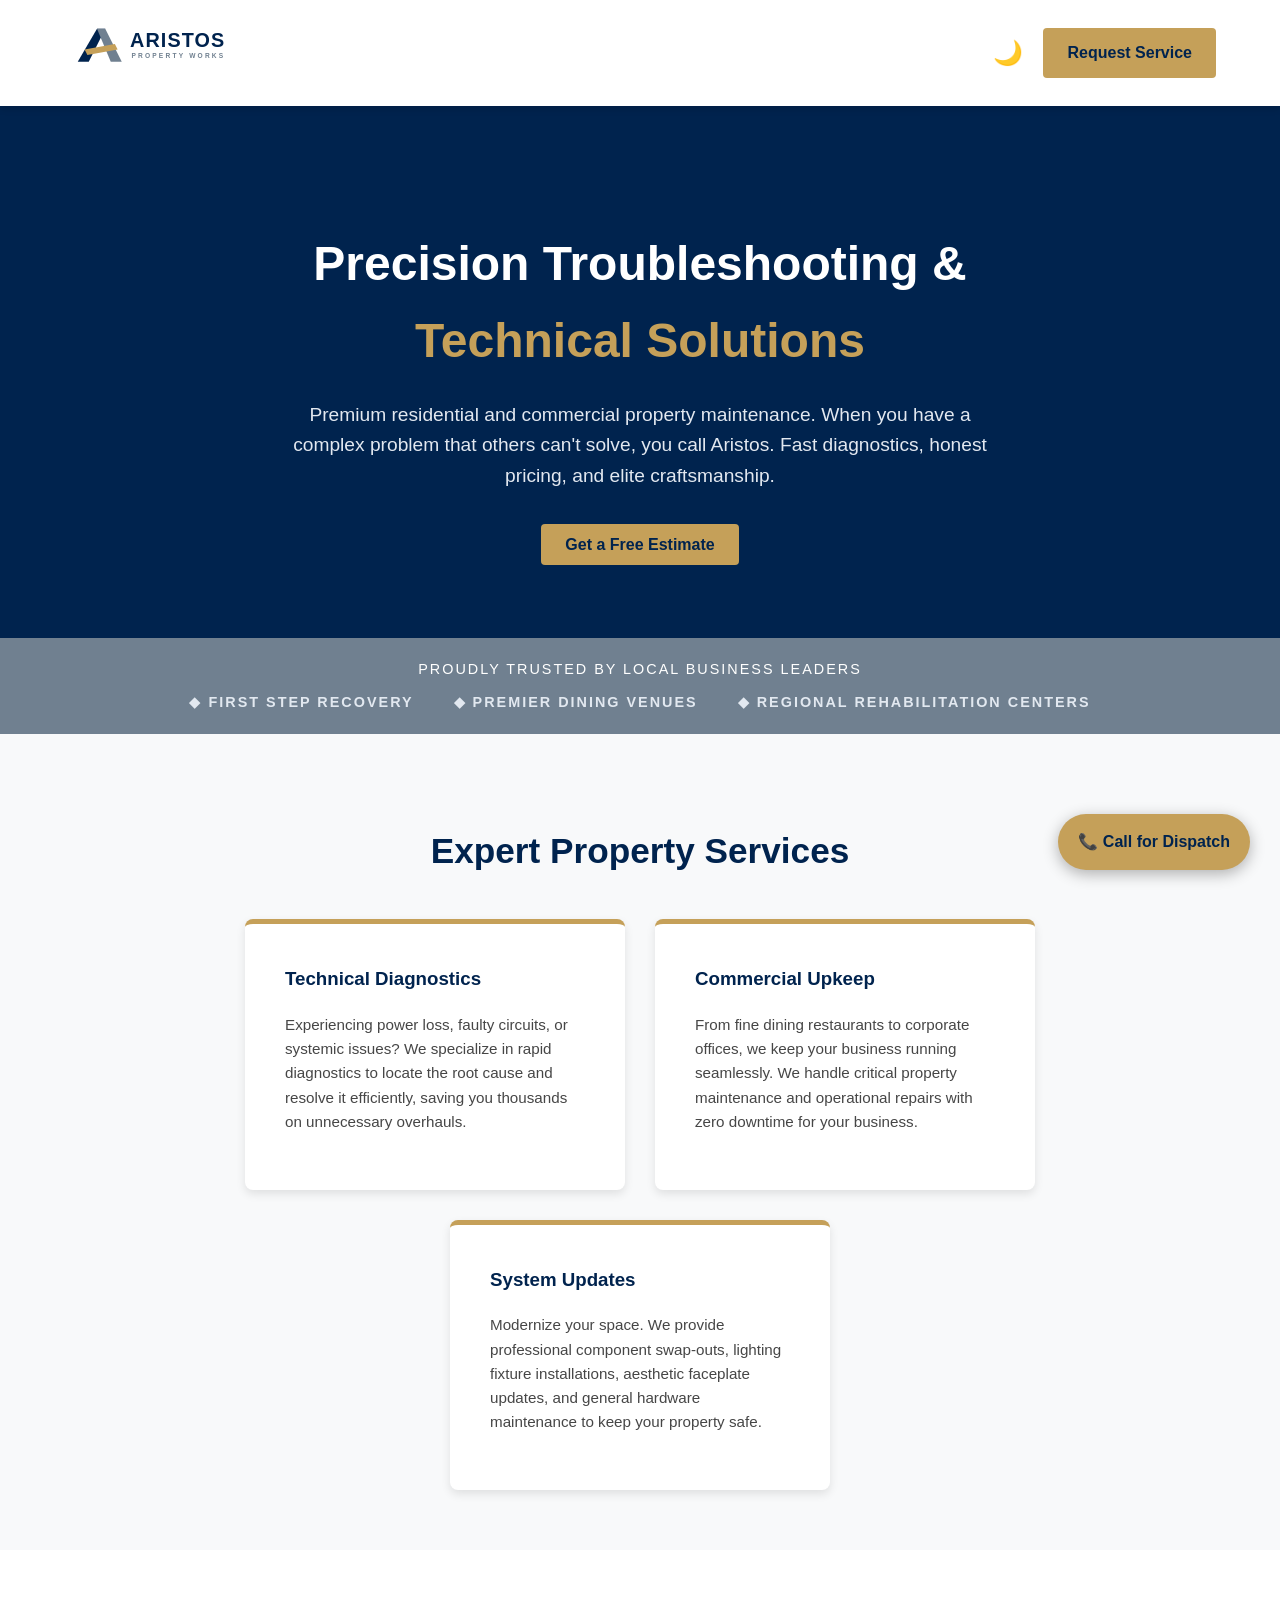
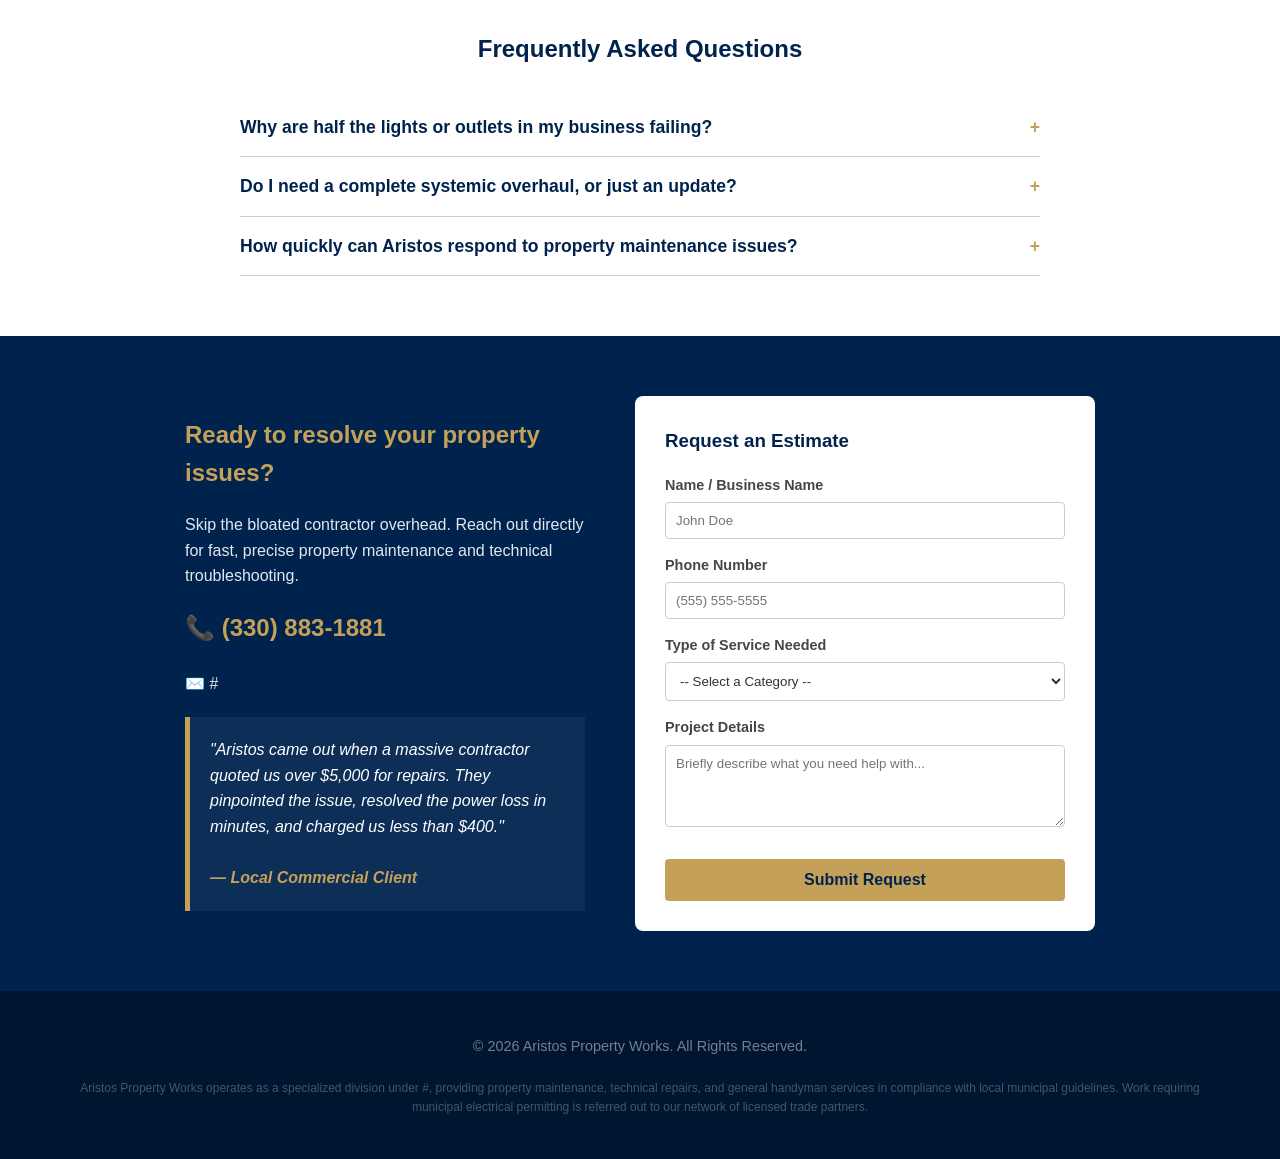
==== index.html @ 0a35035a "Update contact information and footer details" ====
<!DOCTYPE html>
<html lang="en">
<head>
    <meta charset="UTF-8">
    <meta name="viewport" content="width=device-width, initial-scale=1.0">
    <meta name="description" content="Aristos Property Works provides high-end residential and commercial property maintenance, specializing in technical troubleshooting and system repairs.">
    <title>Aristos Property Works | Premium Technical Solutions & Maintenance</title>
    <style>
        /* CSS VARIABLES FOR LIGHT / DARK THEMING */
        :root {
            /* Core Brand Colors */
            --gold: #C5A059;
            --slate: #708090;
            
            /* Light Theme Variables (Default) */
            --navy-accent: #00234E;
            --bg-main: #FFFFFF;
            --bg-sec: #F8F9FA;
            --text-main: #333333;
            --text-headers: #00234E;
            --card-bg: #FFFFFF;
            --header-bg: #FFFFFF;
            --footer-bg: #001530;
            --form-border: #cccccc;
            --quote-bg: rgba(255, 255, 255, 0.05);
        }

        /* DARK THEME OVERRIDES */
        [data-theme="dark"] {
            --navy-accent: #0B192C; /* Darker navy for sections */
            --bg-main: #121212; /* Deep charcoal background */
            --bg-sec: #1A1A1A; /* Slightly lighter for contrast */
            --text-main: #E0E0E0; /* Soft white text */
            --text-headers: #F8F9FA; /* Crisp white headers */
            --card-bg: #242424; /* Elevated card background */
            --header-bg: #121212;
            --footer-bg: #070D14;
            --form-border: #444444;
            --quote-bg: rgba(0, 0, 0, 0.3);
        }
        
        body {
            font-family: 'Helvetica Neue', Helvetica, Arial, sans-serif;
            margin: 0;
            padding: 0;
            color: var(--text-main);
            background-color: var(--bg-main);
            line-height: 1.6;
            scroll-behavior: smooth;
            transition: background-color 0.3s, color 0.3s;
        }

        /* HEADER & TOGGLE */
        header {
            background-color: var(--header-bg);
            padding: 15px 5%;
            display: flex;
            justify-content: space-between;
            align-items: center;
            box-shadow: 0 4px 6px rgba(0,0,0,0.1);
            position: sticky;
            top: 0;
            z-index: 100;
            transition: background-color 0.3s;
        }
        
        .logo-container { width: 220px; }
        
        .header-actions {
            display: flex;
            align-items: center;
            gap: 15px;
        }

        .theme-toggle {
            background: none;
            border: none;
            font-size: 1.5rem;
            cursor: pointer;
            padding: 5px;
            color: var(--text-main);
            transition: transform 0.2s;
        }
        
        .theme-toggle:hover { transform: scale(1.1); }

        .btn {
            background-color: var(--gold);
            color: #00234E; /* Keep text dark on the gold button */
            padding: 12px 24px;
            text-decoration: none;
            font-weight: bold;
            border-radius: 4px;
            transition: background 0.3s;
            cursor: pointer;
            border: none;
            font-size: 1rem;
        }
        .btn:hover { background-color: #a88748; }

        /* HERO SECTION */
        .hero {
            background-color: var(--navy-accent);
            color: #FFFFFF; /* Always white text on hero */
            padding: 80px 5%;
            text-align: center;
            transition: background-color 0.3s;
        }
        .hero h1 { font-size: 3rem; margin-bottom: 20px; color: #FFFFFF; }
        .hero span { color: var(--gold); }
        .hero p {
            font-size: 1.2rem;
            max-width: 700px;
            margin: 0 auto 40px auto;
            color: #E2E8F0;
        }

        /* TRUSTED BY BANNER */
        .trusted-banner {
            background-color: var(--slate);
            color: #FFFFFF;
            text-align: center;
            padding: 20px 5%;
            font-size: 0.9rem;
            letter-spacing: 2px;
            text-transform: uppercase;
        }
        .trusted-clients {
            display: flex;
            justify-content: center;
            gap: 40px;
            margin-top: 10px;
            font-weight: bold;
            flex-wrap: wrap;
            color: #e2e8f0;
        }

        /* SERVICES SECTION */
        .services {
            padding: 60px 5%;
            background-color: var(--bg-sec);
            text-align: center;
            transition: background-color 0.3s;
        }
        .services h2 { color: var(--text-headers); font-size: 2.2rem; margin-bottom: 40px; }
        .service-grid {
            display: flex;
            flex-wrap: wrap;
            justify-content: center;
            gap: 30px;
        }
        .service-card {
            background: var(--card-bg);
            padding: 40px;
            border-radius: 8px;
            width: 300px;
            box-shadow: 0 4px 10px rgba(0,0,0,0.1);
            border-top: 5px solid var(--gold);
            text-align: left;
            transition: background-color 0.3s;
        }
        .service-card h3 { color: var(--text-headers); margin-top: 0; }
        .service-card p { color: var(--text-main); font-size: 0.95rem; opacity: 0.9; }

        /* FAQ SECTION */
        .faq-section {
            padding: 60px 5%;
            background-color: var(--bg-main);
            max-width: 800px;
            margin: 0 auto;
            transition: background-color 0.3s;
        }
        .faq-section h2 { color: var(--text-headers); text-align: center; margin-bottom: 30px; }
        .faq-item {
            border-bottom: 1px solid var(--form-border);
            padding: 15px 0;
        }
        .faq-question {
            font-weight: bold;
            color: var(--text-headers);
            cursor: pointer;
            display: flex;
            justify-content: space-between;
            align-items: center;
            font-size: 1.1rem;
        }
        .faq-answer {
            max-height: 0;
            overflow: hidden;
            transition: max-height 0.3s ease-out;
            color: var(--text-main);
            padding-top: 0;
            opacity: 0.9;
        }
        .faq-answer p { margin-top: 10px; margin-bottom: 0; }

        /* SMART CONTACT FORM */
        .contact-section {
            background-color: var(--navy-accent);
            color: #FFFFFF;
            padding: 60px 5%;
            display: flex;
            flex-wrap: wrap;
            justify-content: center;
            gap: 50px;
            transition: background-color 0.3s;
        }
        .contact-info { max-width: 400px; }
        .contact-info h2 { color: var(--gold); }
        .contact-info p { color: #E2E8F0; }
        .quote-box {
            background-color: var(--quote-bg);
            padding: 20px;
            border-left: 5px solid var(--gold);
            margin-top: 20px;
            font-style: italic;
        }
        .smart-form {
            background: var(--card-bg);
            padding: 30px;
            border-radius: 8px;
            width: 100%;
            max-width: 400px;
            color: var(--text-main);
            transition: background-color 0.3s;
        }
        .smart-form h3 { margin-top: 0; color: var(--text-headers); }
        .form-group { margin-bottom: 15px; }
        .form-group label { display: block; font-size: 0.9rem; font-weight: bold; margin-bottom: 5px; color: var(--text-main); opacity: 0.9;}
        .form-group input, .form-group select, .form-group textarea {
            width: 100%;
            padding: 10px;
            background-color: var(--bg-main);
            color: var(--text-main);
            border: 1px solid var(--form-border);
            border-radius: 4px;
            box-sizing: border-box;
            font-family: inherit;
        }
        .smart-form .btn { width: 100%; margin-top: 10px; }

        /* FOOTER */
        footer {
            background-color: var(--footer-bg);
            color: var(--slate);
            text-align: center;
            padding: 30px 5%;
            font-size: 0.9rem;
            transition: background-color 0.3s;
        }
        .legal-disclaimer { font-size: 0.75rem; margin-top: 20px; opacity: 0.6; }

        /* FLOATING CALL BUTTON */
        .fab-call {
            position: fixed;
            bottom: 30px;
            right: 30px;
            background-color: var(--gold);
            color: #00234E;
            padding: 15px 20px;
            border-radius: 50px;
            text-decoration: none;
            font-weight: bold;
            box-shadow: 0 4px 15px rgba(0,0,0,0.3);
            z-index: 1000;
            display: flex;
            align-items: center;
            gap: 10px;
            transition: transform 0.2s;
        }
        .fab-call:hover { transform: scale(1.05); }

        /* MOBILE ADJUSTMENTS */
        @media (max-width: 768px) {
            .hero h1 { font-size: 2.2rem; }
            .trusted-clients { gap: 15px; font-size: 0.85rem; }
            .fab-call { bottom: 20px; right: 20px; font-size: 0.9rem; padding: 12px 16px; }
            .header-actions { gap: 10px; }
            .btn { padding: 10px 15px; font-size: 0.9rem; }
        }
    </style>
</head>
<body>

    <!-- FLOATING CALL BUTTON -->
    <a href="tel:3308831881‬" class="fab-call">
        📞 Call for Dispatch
    </a>

    <!-- HEADER -->
    <header>
        <div class="logo-container">
            <!-- Adaptive SVG Logo: fill="var(--text-headers)" makes ARISTOS change from Navy to White dynamically -->
            <svg xmlns="http://www.w3.org/2000/svg" viewBox="0 0 800 250" width="100%" height="100%">
                <polygon points="120,50 150,50 90,170 50,170" fill="#00234E" />
                <polygon points="120,50 150,50 210,170 170,170" fill="#708090" />
                <polygon points="75,125 185,105 195,125 85,145" fill="#C5A059" />
                <text x="240" y="115" font-family="Arial, sans-serif" font-size="72" font-weight="900" fill="var(--text-headers)" letter-spacing="4">ARISTOS</text>
                <text x="245" y="155" font-family="Arial, sans-serif" font-size="24" font-weight="600" fill="#708090" letter-spacing="8">PROPERTY WORKS</text>
            </svg>
        </div>
        <div class="header-actions">
            <button id="theme-toggle" class="theme-toggle" aria-label="Toggle Dark Mode">🌙</button>
            <a href="#contact" class="btn">Request Service</a>
        </div>
    </header>

    <!-- HERO SECTION -->
    <section class="hero">
        <h1>Precision Troubleshooting & <br><span>Technical Solutions</span></h1>
        <p>Premium residential and commercial property maintenance. When you have a complex problem that others can't solve, you call Aristos. Fast diagnostics, honest pricing, and elite craftsmanship.</p>
        <a href="#contact" class="btn">Get a Free Estimate</a>
    </section>

    <!-- TRUSTED BY BANNER -->
    <div class="trusted-banner">
        <span>Proudly Trusted By Local Business Leaders</span>
        <div class="trusted-clients">
            <span>◆ FIRST STEP RECOVERY</span>
            <span>◆ PREMIER DINING VENUES</span>
            <span>◆ REGIONAL REHABILITATION CENTERS</span>
        </div>
    </div>

    <!-- SERVICES -->
    <section class="services">
        <h2>Expert Property Services</h2>
        <div class="service-grid">
            <div class="service-card">
                <h3>Technical Diagnostics</h3>
                <p>Experiencing power loss, faulty circuits, or systemic issues? We specialize in rapid diagnostics to locate the root cause and resolve it efficiently, saving you thousands on unnecessary overhauls.</p>
            </div>
            <div class="service-card">
                <h3>Commercial Upkeep</h3>
                <p>From fine dining restaurants to corporate offices, we keep your business running seamlessly. We handle critical property maintenance and operational repairs with zero downtime for your business.</p>
            </div>
            <div class="service-card">
                <h3>System Updates</h3>
                <p>Modernize your space. We provide professional component swap-outs, lighting fixture installations, aesthetic faceplate updates, and general hardware maintenance to keep your property safe.</p>
            </div>
        </div>
    </section>

    <!-- SEO FAQ SECTION -->
    <section class="faq-section">
        <h2>Frequently Asked Questions</h2>
        
        <div class="faq-item">
            <div class="faq-question">Why are half the lights or outlets in my business failing? <span style="color:var(--gold)">+</span></div>
            <div class="faq-answer"><p>This is often a localized systemic issue. Instead of paying for a complete wire overhaul, our diagnostic team can usually isolate the exact failure point and restore function rapidly, minimizing your downtime and costs.</p></div>
        </div>

        <div class="faq-item">
            <div class="faq-question">Do I need a complete systemic overhaul, or just an update? <span style="color:var(--gold)">+</span></div>
            <div class="faq-answer"><p>Many larger contracting agencies will default to bidding massive overhauls. We specialize in isolating the specific components that have failed. We frequently solve problems for a fraction of what major agencies quote.</p></div>
        </div>

        <div class="faq-item">
            <div class="faq-question">How quickly can Aristos respond to property maintenance issues? <span style="color:var(--gold)">+</span></div>
            <div class="faq-answer"><p>We understand that in commercial environments, downtime equals lost revenue. We prioritize urgent troubleshooting calls to get your lights back on and your business fully operational as safely and quickly as possible.</p></div>
        </div>
    </section>

    <!-- CONTACT / SMART FORM -->
    <section id="contact" class="contact-section">
        <div class="contact-info">
            <h2>Ready to resolve your property issues?</h2>
            <p>Skip the bloated contractor overhead. Reach out directly for fast, precise property maintenance and technical troubleshooting.</p>
            <p style="font-size: 1.5rem; font-weight: bold; margin-top: 20px; color: var(--gold);">📞 (330) 883-1881‬</p>
            <p>✉️ #</p>
            
            <div class="quote-box">
                "Aristos came out when a massive contractor quoted us over $5,000 for repairs. They pinpointed the issue, resolved the power loss in minutes, and charged us less than $400." <br><br>
                <strong style="color: var(--gold);">— Local Commercial Client</strong>
            </div>
        </div>

        <!-- THE SMART FORM -->
        <div class="smart-form">
            <h3>Request an Estimate</h3>
            <form action="#" method="POST">
                <div class="form-group">
                    <label for="name">Name / Business Name</label>
                    <input type="text" id="name" required placeholder="John Doe">
                </div>
                <div class="form-group">
                    <label for="phone">Phone Number</label>
                    <input type="tel" id="phone" required placeholder="(555) 555-5555">
                </div>
                <div class="form-group">
                    <label for="service-type">Type of Service Needed</label>
                    <select id="service-type" required>
                        <option value="">-- Select a Category --</option>
                        <option value="diagnostics">System Diagnostics / Troubleshooting</option>
                        <option value="fixtures">Fixture Install / Component Swap-out</option>
                        <option value="commercial">Commercial Property Upkeep</option>
                        <option value="general">General Handyman / Repairs</option>
                    </select>
                </div>
                <div class="form-group">
                    <label for="details">Project Details</label>
                    <textarea id="details" rows="4" placeholder="Briefly describe what you need help with..."></textarea>
                </div>
                <button type="submit" class="btn">Submit Request</button>
            </form>
        </div>
    </section>

    <!-- FOOTER -->
    <footer>
        <p>&copy; 2026 Aristos Property Works. All Rights Reserved.</p>
        <div class="legal-disclaimer">
            <p>Aristos Property Works operates as a specialized division under #, providing property maintenance, technical repairs, and general handyman services in compliance with local municipal guidelines. Work requiring municipal electrical permitting is referred out to our network of licensed trade partners.</p>
        </div>
    </footer>

    <!-- INTERACTIVE SCRIPTS -->
    <script>
        // 1. DARK MODE TOGGLE LOGIC
        const toggleBtn = document.getElementById('theme-toggle');
        const body = document.documentElement; // Targets the <html> tag

        // Check local storage or system preference on load
        const savedTheme = localStorage.getItem('theme');
        const systemPrefersDark = window.matchMedia('(prefers-color-scheme: dark)').matches;
        const currentTheme = savedTheme ? savedTheme : (systemPrefersDark ? 'dark' : 'light');

        // Apply initial theme
        body.setAttribute('data-theme', currentTheme);
        toggleBtn.innerText = currentTheme === 'dark' ? '☀️' : '🌙';

        // Listen for clicks on the toggle button
        toggleBtn.addEventListener('click', () => {
            const newTheme = body.getAttribute('data-theme') === 'dark' ? 'light' : 'dark';
            body.setAttribute('data-theme', newTheme);
            localStorage.setItem('theme', newTheme);
            toggleBtn.innerText = newTheme === 'dark' ? '☀️' : '🌙';
        });

        // 2. INTERACTIVE FAQ LOGIC
        document.querySelectorAll('.faq-question').forEach(item => {
            item.addEventListener('click', event => {
                const answer = item.nextElementSibling;
                const sign = item.querySelector('span');
                
                if (answer.style.maxHeight) {
                    answer.style.maxHeight = null;
                    sign.innerText = '+';
                } else {
                    // Close other open answers
                    document.querySelectorAll('.faq-answer').forEach(ans => ans.style.maxHeight = null);
                    document.querySelectorAll('.faq-question span').forEach(s => s.innerText = '+');
                    
                    answer.style.maxHeight = answer.scrollHeight + "px";
                    sign.innerText = '-';
                }
            });
        });
    </script>
</body>
</html>
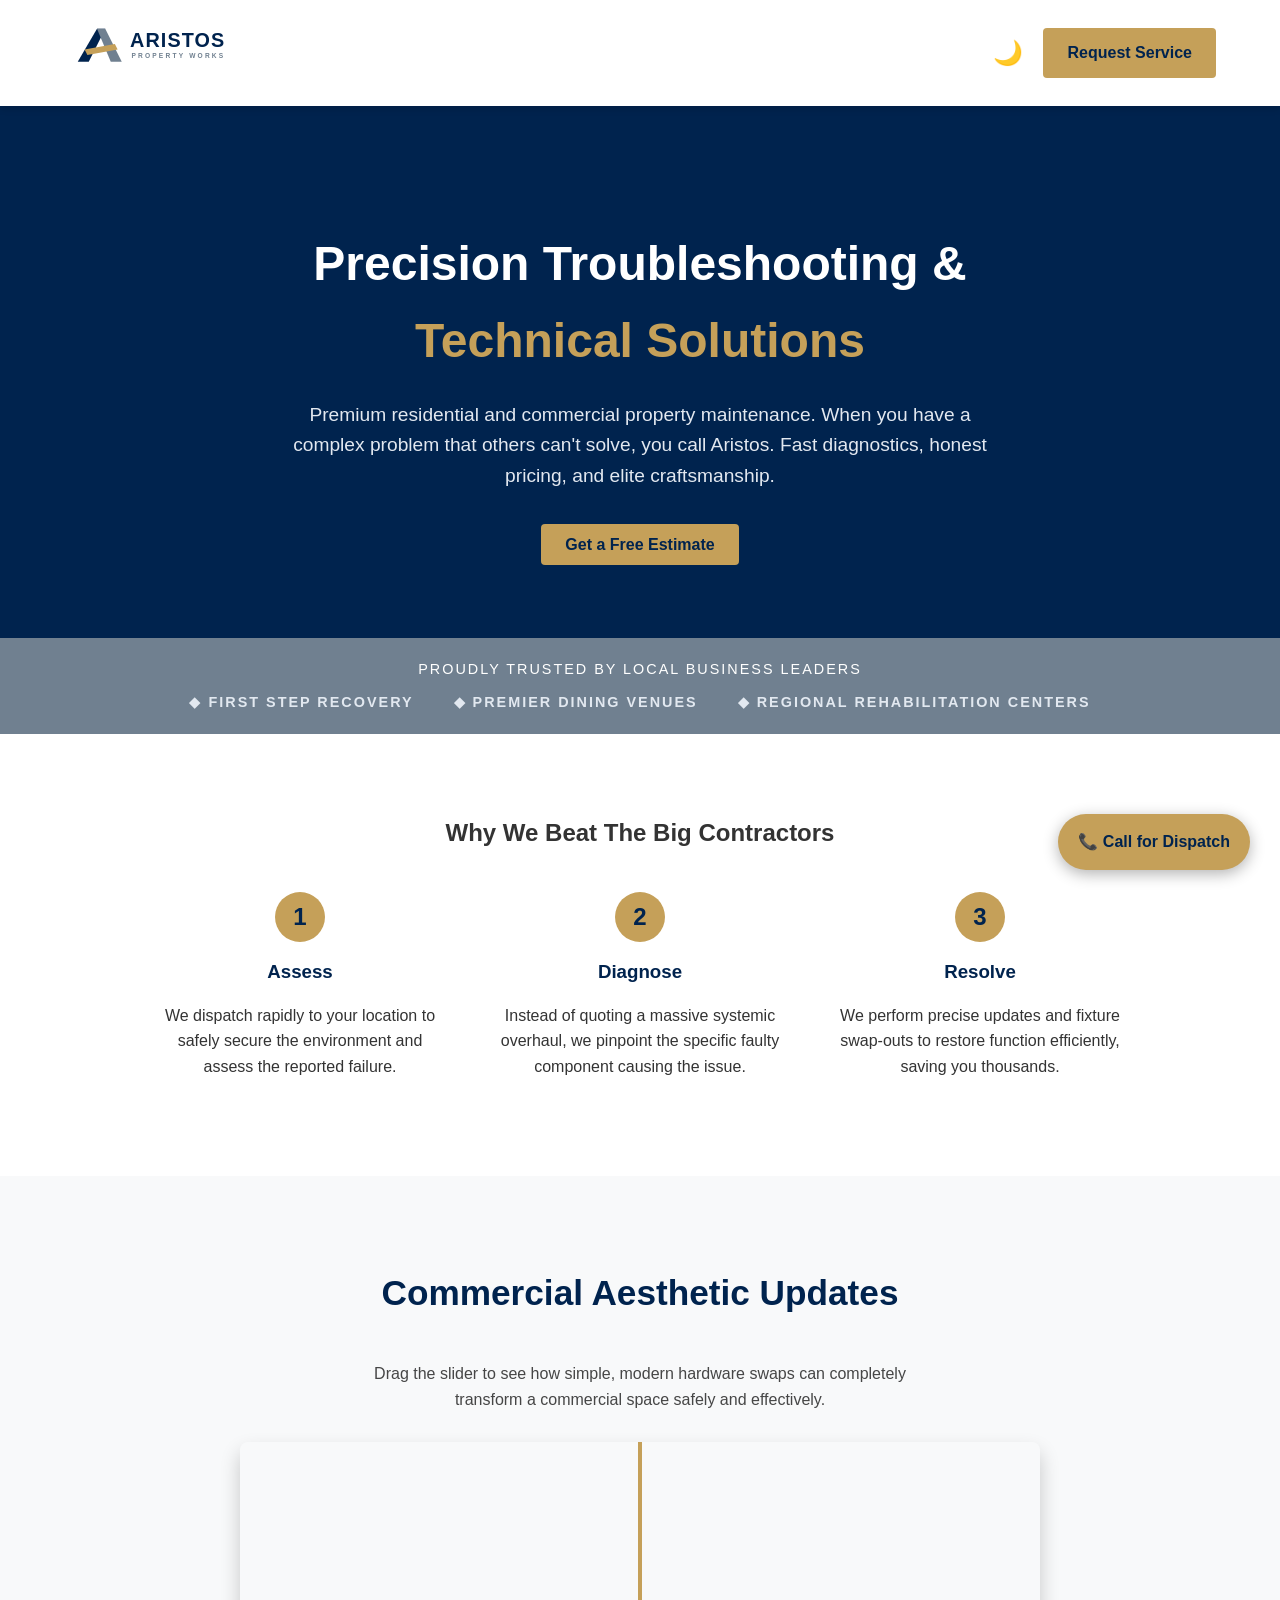
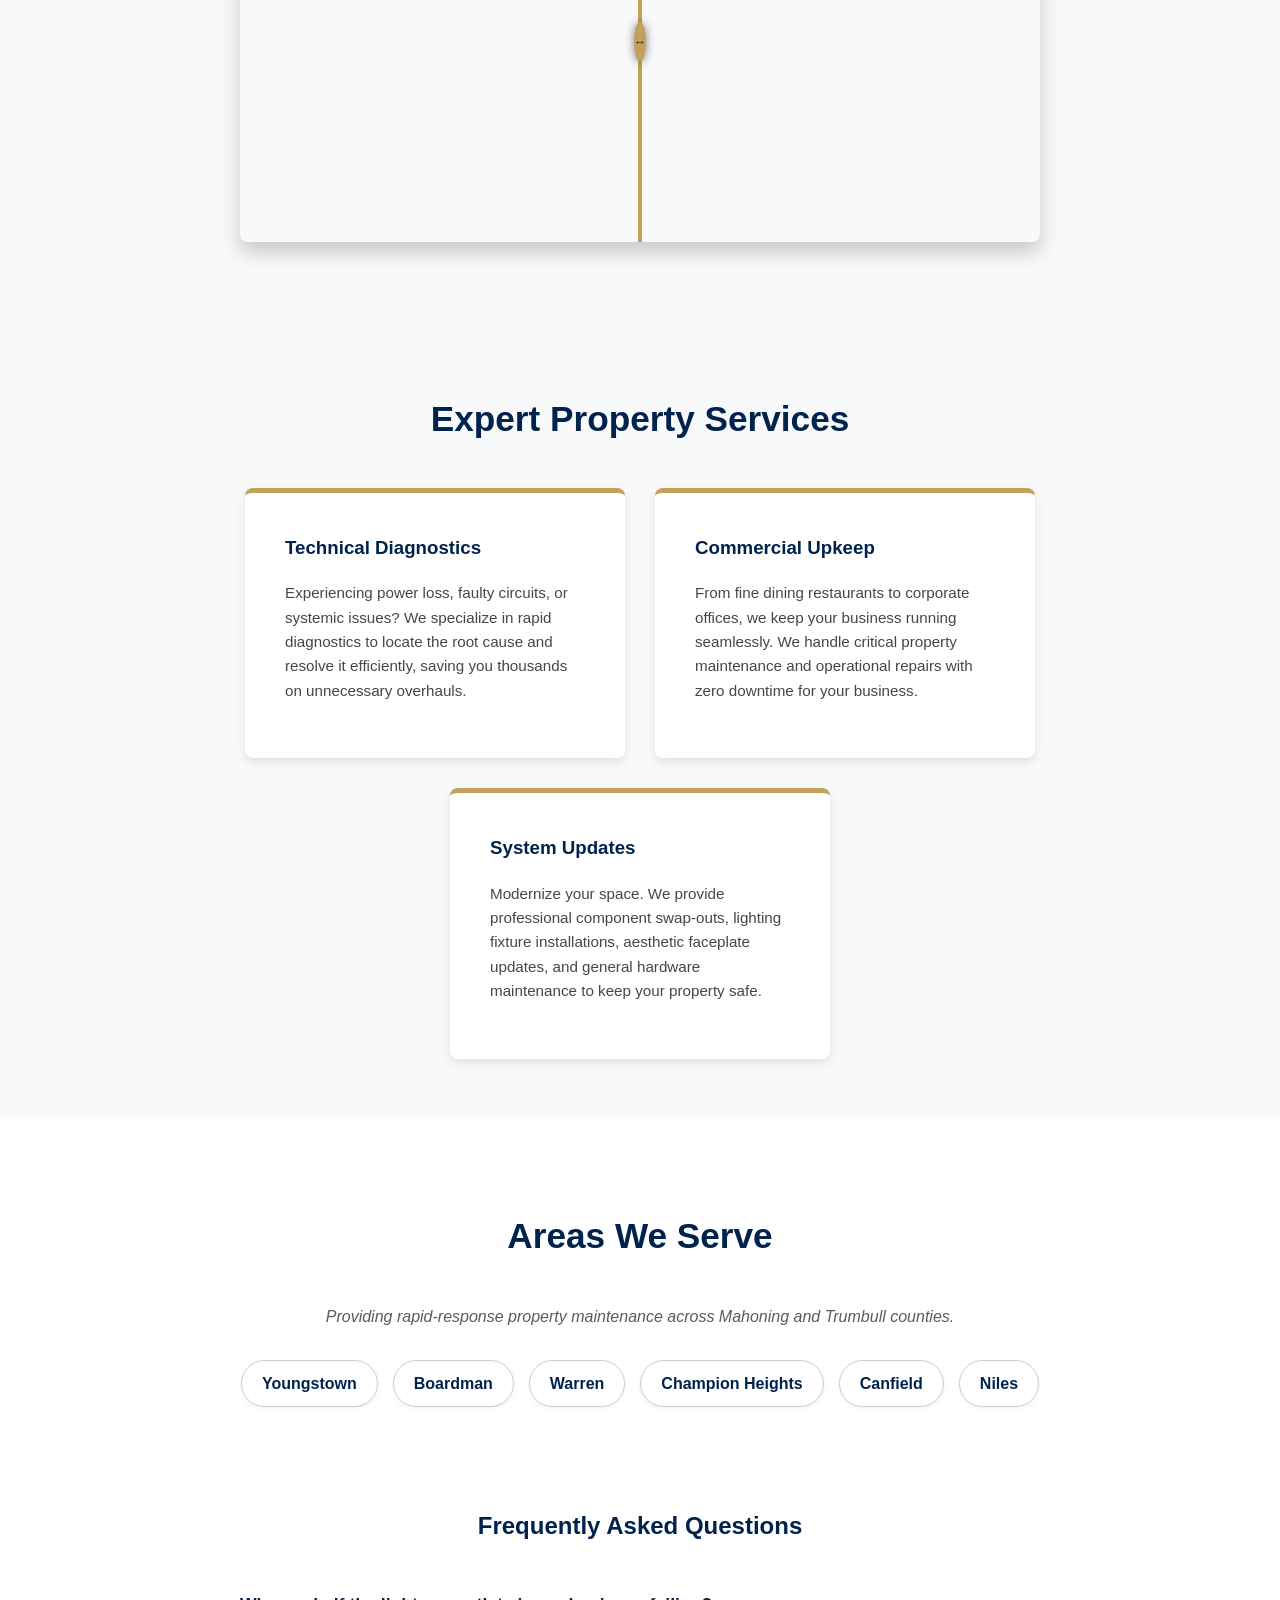
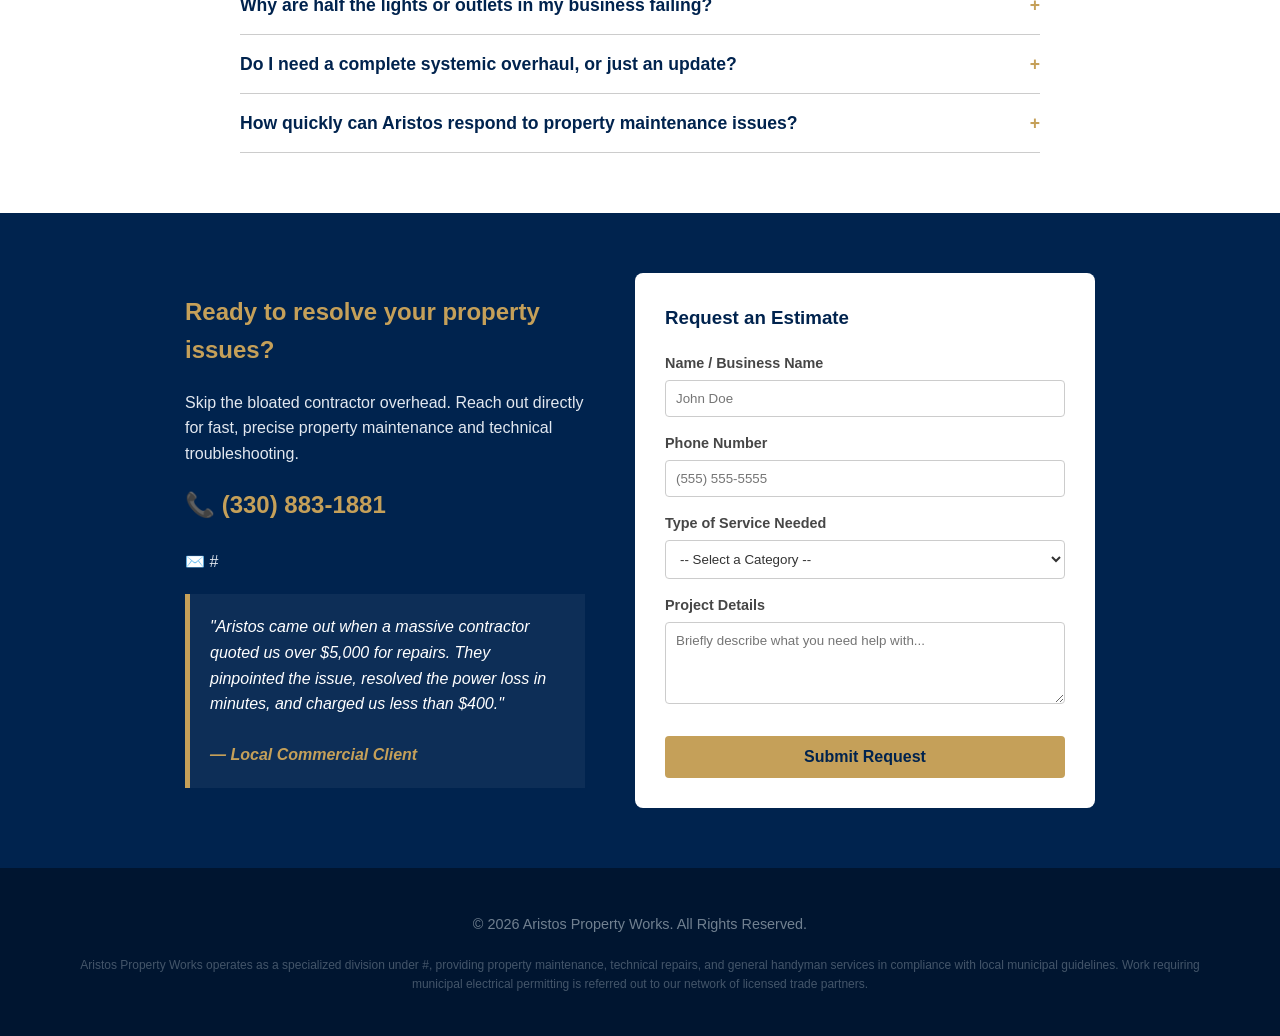
==== commit 547f62ed: "Add new features: Timeline, Slider, Service Areas, and JSON-LD schema" ====
--- a/index.html
+++ b/index.html
@@ -5,6 +5,30 @@
     <meta name="viewport" content="width=device-width, initial-scale=1.0">
     <meta name="description" content="Aristos Property Works provides high-end residential and commercial property maintenance, specializing in technical troubleshooting and system repairs.">
     <title>Aristos Property Works | Premium Technical Solutions & Maintenance</title>
+    
+    <!-- INVISIBLE LOCAL SEO SCHEMA (JSON-LD) -->
+    <script type="application/ld+json">
+    {
+      "@context": "https://schema.org",
+      "@type": "HomeAndConstructionBusiness",
+      "name": "Aristos Property Works",
+      "image": "https://www.aristospropertyworks.com/logo.jpg",
+      "telephone": "+13308831881",
+      "email": "service@aristospropertyworks.com",
+      "url": "https://www.aristospropertyworks.com",
+      "priceRange": "$$",
+      "description": "High-end residential and commercial property maintenance, specializing in precise technical troubleshooting, system diagnostics, and cosmetic fixture updates.",
+      "areaServed": [
+        {"@type": "City", "name": "Youngstown"},
+        {"@type": "City", "name": "Warren"},
+        {"@type": "City", "name": "Boardman"},
+        {"@type": "City", "name": "Champion Heights"},
+        {"@type": "City", "name": "Niles"},
+        {"@type": "City", "name": "Canfield"}
+      ]
+    }
+    </script>
+
     <style>
         /* CSS VARIABLES FOR LIGHT / DARK THEMING */
         :root {
@@ -250,6 +274,57 @@
         }
         .legal-disclaimer { font-size: 0.75rem; margin-top: 20px; opacity: 0.6; }
 
+        /* THE PROCESS TIMELINE */
+        .process-section { background-color: var(--bg-main); padding: 60px 5%; text-align: center; }
+        .timeline { display: flex; flex-wrap: wrap; justify-content: center; gap: 20px; max-width: 1000px; margin: 0 auto; }
+        .step { flex: 1; min-width: 250px; padding: 20px; position: relative; }
+        .step-num { 
+            background: var(--gold); color: #00234E; font-size: 1.5rem; font-weight: bold; 
+            width: 50px; height: 50px; line-height: 50px; border-radius: 50%; margin: 0 auto 15px auto; 
+        }
+        .step h3 { color: var(--text-headers); margin: 10px 0; }
+
+        /* INTERACTIVE BEFORE/AFTER SLIDER */
+        .portfolio { background-color: var(--bg-sec); padding: 60px 5%; text-align: center; }
+        .portfolio h2 { color: var(--text-headers); font-size: 2.2rem; margin-bottom: 40px; }
+        .slider-container {
+            position: relative; width: 100%; max-width: 800px; height: 400px; 
+            margin: 0 auto; border-radius: 8px; overflow: hidden;
+            box-shadow: 0 10px 20px rgba(0,0,0,0.2);
+        }
+        .img-before, .img-after {
+            position: absolute; top: 0; left: 0; width: 100%; height: 100%;
+            background-size: cover; background-position: center;
+        }
+        .img-before { background-image: url('https://images.unsplash.com/photo-1542013936693-884638332954?q=80&w=800'); }
+        .img-after { background-image: url('https://images.unsplash.com/photo-1560185127-6ed189bf02f4?q=80&w=800'); clip-path: polygon(0 0, 50% 0, 50% 100%, 0 100%); }
+        .slider-input {
+            position: absolute; top: 0; left: 0; width: 100%; height: 100%;
+            opacity: 0; cursor: ew-resize; z-index: 10;
+        }
+        .slider-line {
+            position: absolute; top: 0; left: 50%; width: 4px; height: 100%;
+            background: var(--gold); transform: translateX(-50%); pointer-events: none;
+            display: flex; align-items: center; justify-content: center;
+        }
+        .slider-button {
+            width: 40px; height: 40px; background: var(--gold); border-radius: 50%;
+            display: flex; align-items: center; justify-content: center;
+            color: #00234E; font-weight: bold; font-size: 12px; box-shadow: 0 0 10px rgba(0,0,0,0.5);
+        }
+
+        /* SERVICE AREAS GRID (LOCAL SEO) */
+        .service-areas { background-color: var(--bg-main); padding: 60px 5%; padding-bottom: 20px; text-align: center; }
+        .service-areas h2 { color: var(--text-headers); font-size: 2.2rem; margin-bottom: 40px; }
+        .area-wrapper { max-width: 800px; margin: 0 auto; }
+        .area-wrapper p { margin-bottom: 30px; font-style: italic; opacity: 0.8;}
+        .area-grid { display: flex; flex-wrap: wrap; justify-content: center; gap: 15px; }
+        .area-pill {
+            background-color: var(--card-bg); border: 1px solid var(--form-border);
+            padding: 10px 20px; border-radius: 50px; font-weight: bold;
+            color: var(--text-headers); box-shadow: 0 2px 5px rgba(0,0,0,0.05);
+        }
+
         /* FLOATING CALL BUTTON */
         .fab-call {
             position: fixed;
@@ -273,6 +348,8 @@
         /* MOBILE ADJUSTMENTS */
         @media (max-width: 768px) {
             .hero h1 { font-size: 2.2rem; }
+            .timeline { flex-direction: column; }
+            .slider-container { height: 250px; }
             .trusted-clients { gap: 15px; font-size: 0.85rem; }
             .fab-call { bottom: 20px; right: 20px; font-size: 0.9rem; padding: 12px 16px; }
             .header-actions { gap: 10px; }
@@ -322,6 +399,43 @@
         </div>
     </div>
 
+    <!-- THE PROCESS TIMELINE -->
+    <section class="process-section">
+        <h2>Why We Beat The Big Contractors</h2>
+        <div class="timeline">
+            <div class="step">
+                <div class="step-num">1</div>
+                <h3>Assess</h3>
+                <p>We dispatch rapidly to your location to safely secure the environment and assess the reported failure.</p>
+            </div>
+            <div class="step">
+                <div class="step-num">2</div>
+                <h3>Diagnose</h3>
+                <p>Instead of quoting a massive systemic overhaul, we pinpoint the specific faulty component causing the issue.</p>
+            </div>
+            <div class="step">
+                <div class="step-num">3</div>
+                <h3>Resolve</h3>
+                <p>We perform precise updates and fixture swap-outs to restore function efficiently, saving you thousands.</p>
+            </div>
+        </div>
+    </section>
+
+    <!-- VISUAL PROOF SLIDER -->
+    <section class="portfolio">
+        <h2>Commercial Aesthetic Updates</h2>
+        <p style="max-width: 600px; margin: 0 auto 30px auto; opacity: 0.9;">Drag the slider to see how simple, modern hardware swaps can completely transform a commercial space safely and effectively.</p>
+        
+        <div class="slider-container">
+            <div class="img-before"></div>
+            <div class="img-after" id="img-after"></div>
+            <input type="range" min="0" max="100" value="50" class="slider-input" id="slider-input">
+            <div class="slider-line" id="slider-line">
+                <div class="slider-button">↔</div>
+            </div>
+        </div>
+    </section>
+
     <!-- SERVICES -->
     <section class="services">
         <h2>Expert Property Services</h2>
@@ -337,6 +451,22 @@
             <div class="service-card">
                 <h3>System Updates</h3>
                 <p>Modernize your space. We provide professional component swap-outs, lighting fixture installations, aesthetic faceplate updates, and general hardware maintenance to keep your property safe.</p>
+            </div>
+        </div>
+    </section>
+
+    <!-- SERVICE AREAS GRID (LOCAL SEO) -->
+    <section class="service-areas">
+        <div class="area-wrapper">
+            <h2>Areas We Serve</h2>
+            <p>Providing rapid-response property maintenance across Mahoning and Trumbull counties.</p>
+            <div class="area-grid">
+                <div class="area-pill">Youngstown</div>
+                <div class="area-pill">Boardman</div>
+                <div class="area-pill">Warren</div>
+                <div class="area-pill">Champion Heights</div>
+                <div class="area-pill">Canfield</div>
+                <div class="area-pill">Niles</div>
             </div>
         </div>
     </section>
@@ -456,6 +586,19 @@
                 }
             });
         });
+
+        // 3. BEFORE/AFTER SLIDER LOGIC
+        const sliderInput = document.getElementById('slider-input');
+        const imgAfter = document.getElementById('img-after');
+        const sliderLine = document.getElementById('slider-line');
+
+        if (sliderInput && imgAfter && sliderLine) {
+            sliderInput.addEventListener('input', (e) => {
+                const sliderValue = e.target.value;
+                imgAfter.style.clipPath = `polygon(0 0, ${sliderValue}% 0, ${sliderValue}% 100%, 0 100%)`;
+                sliderLine.style.left = `${sliderValue}%`;
+            });
+        }
     </script>
 </body>
 </html>
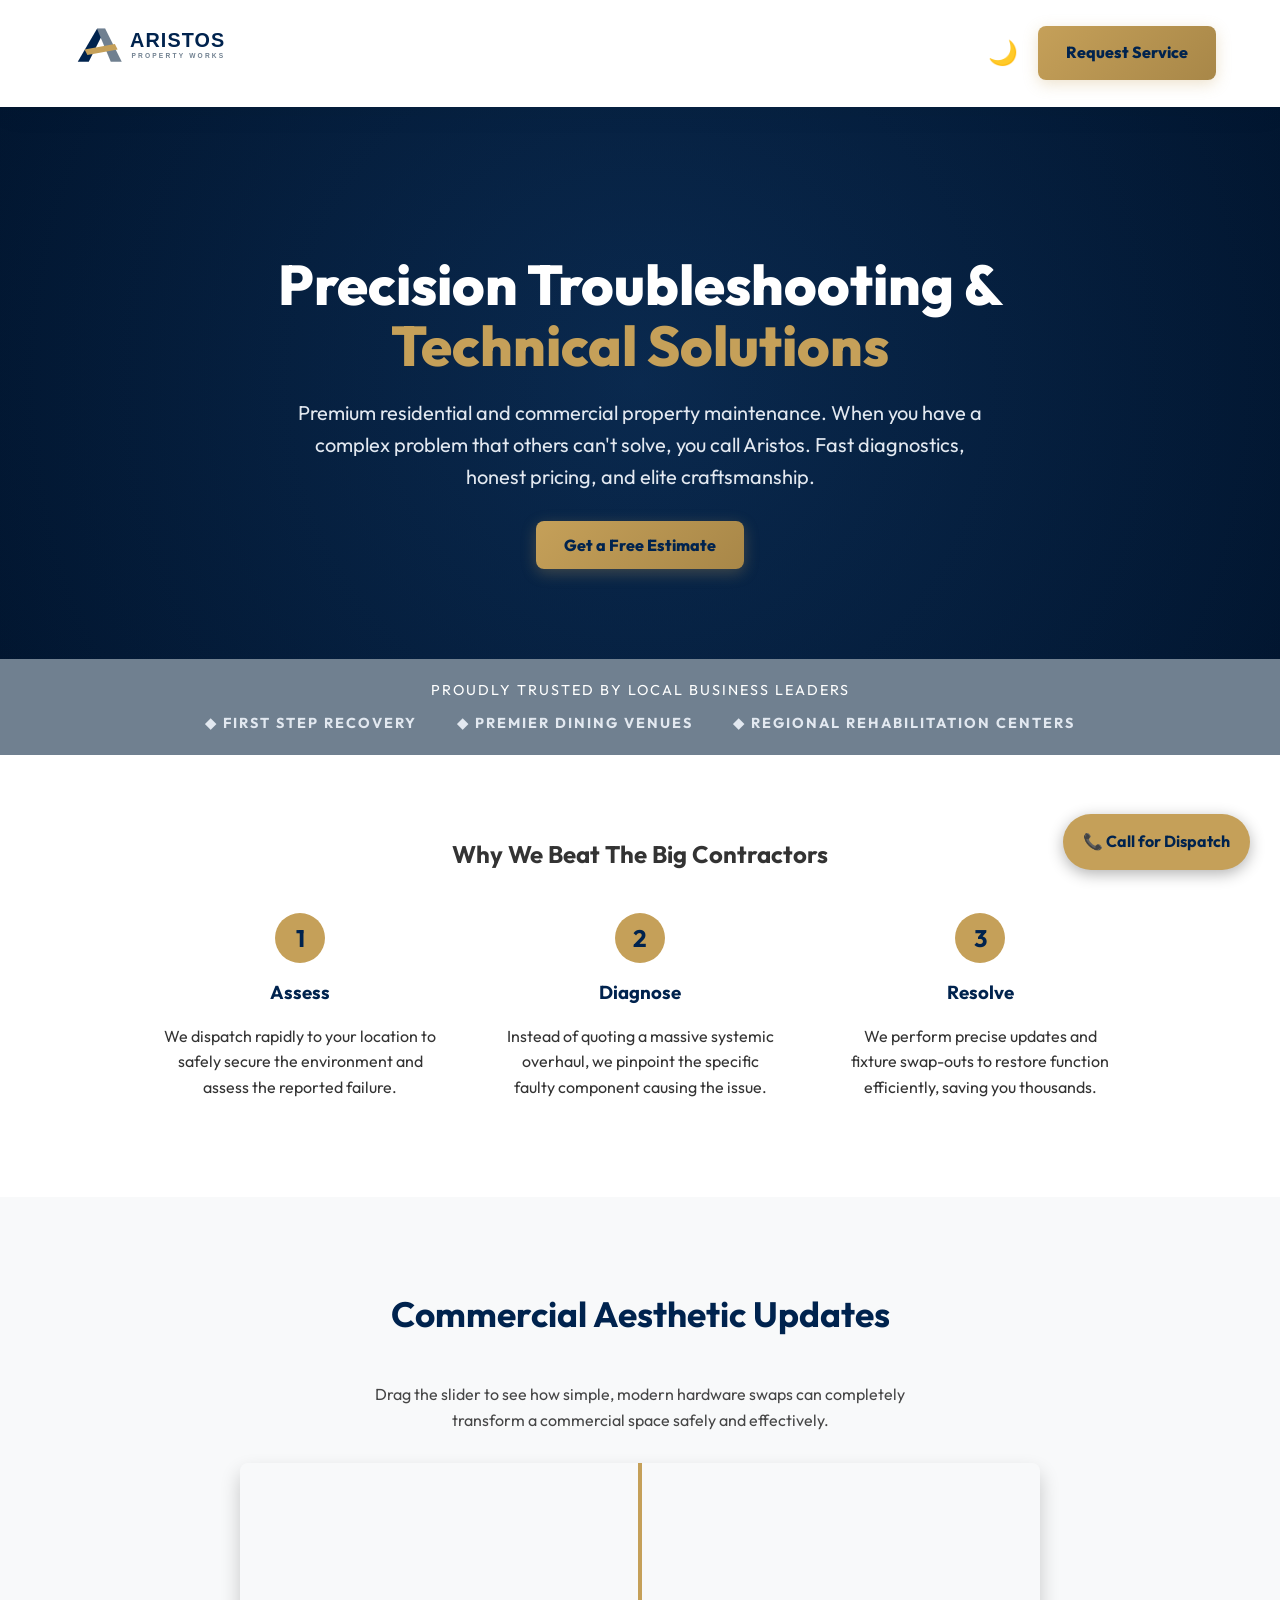
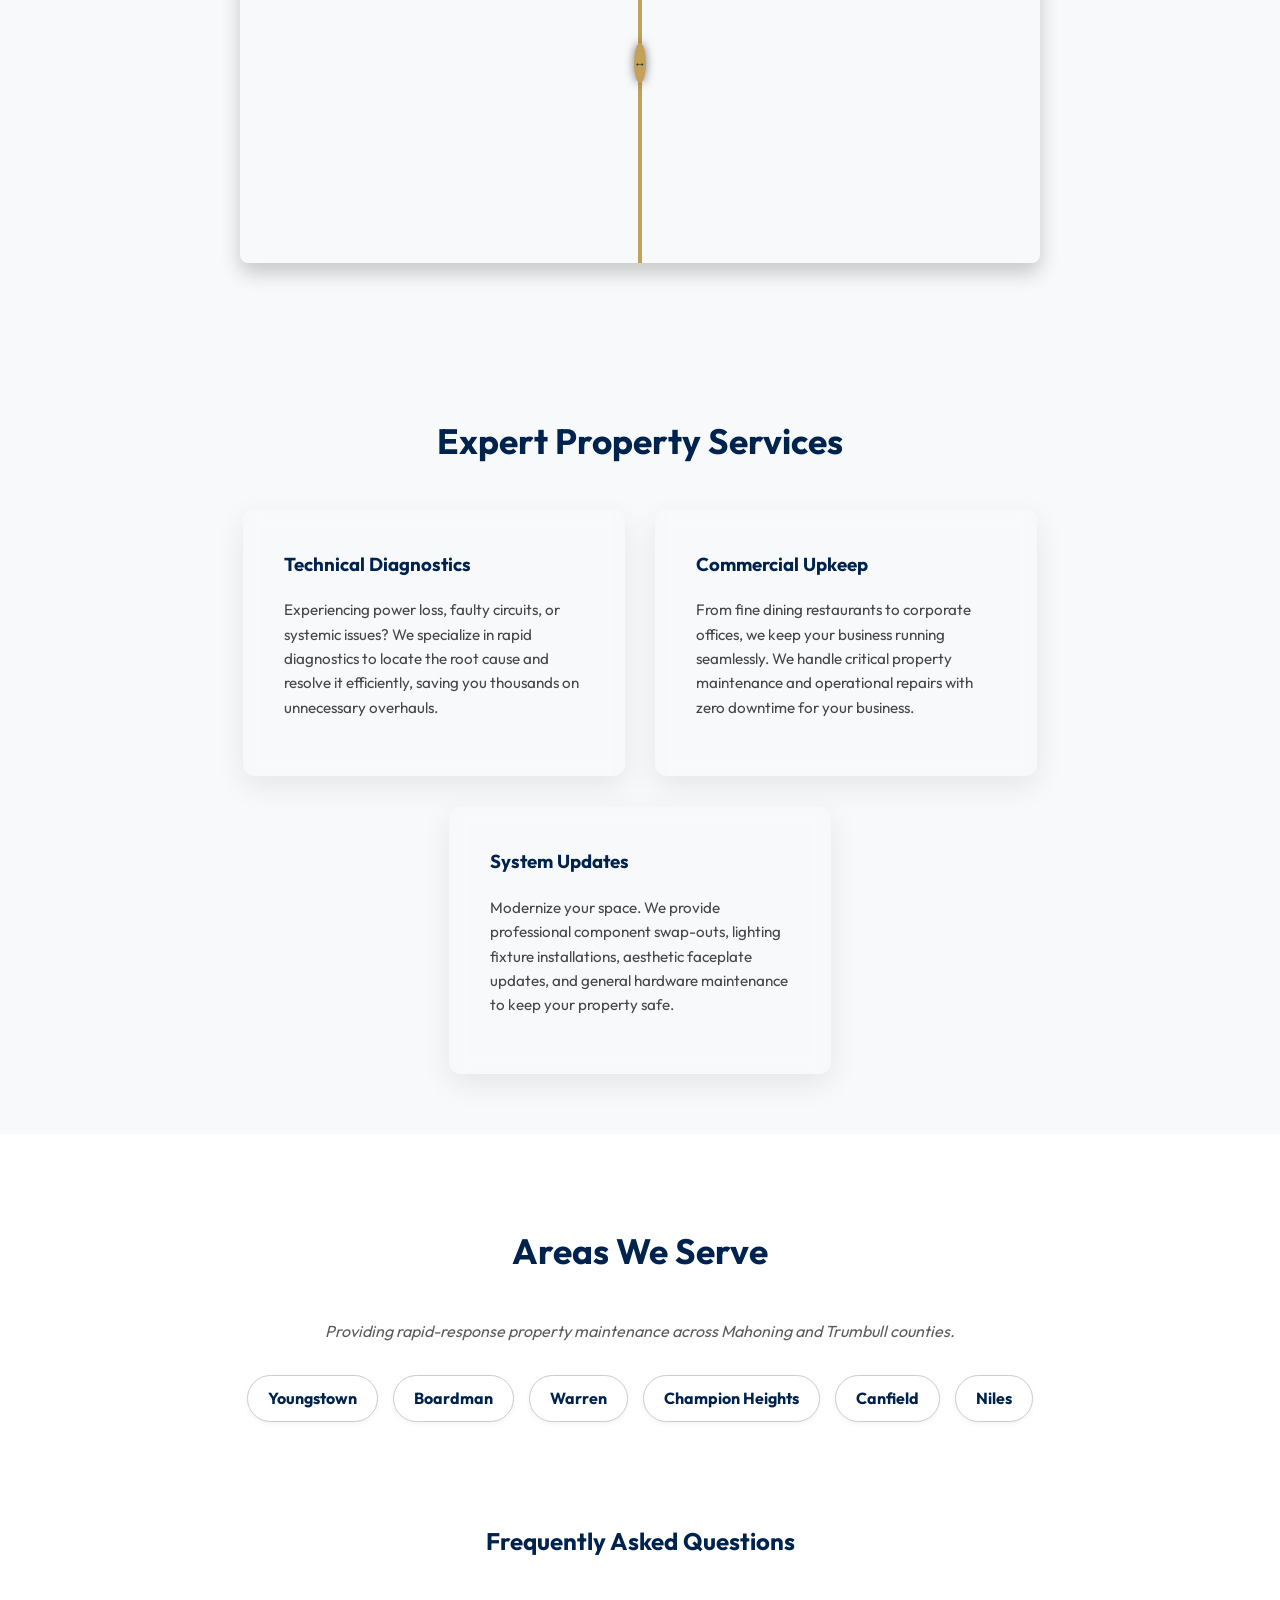
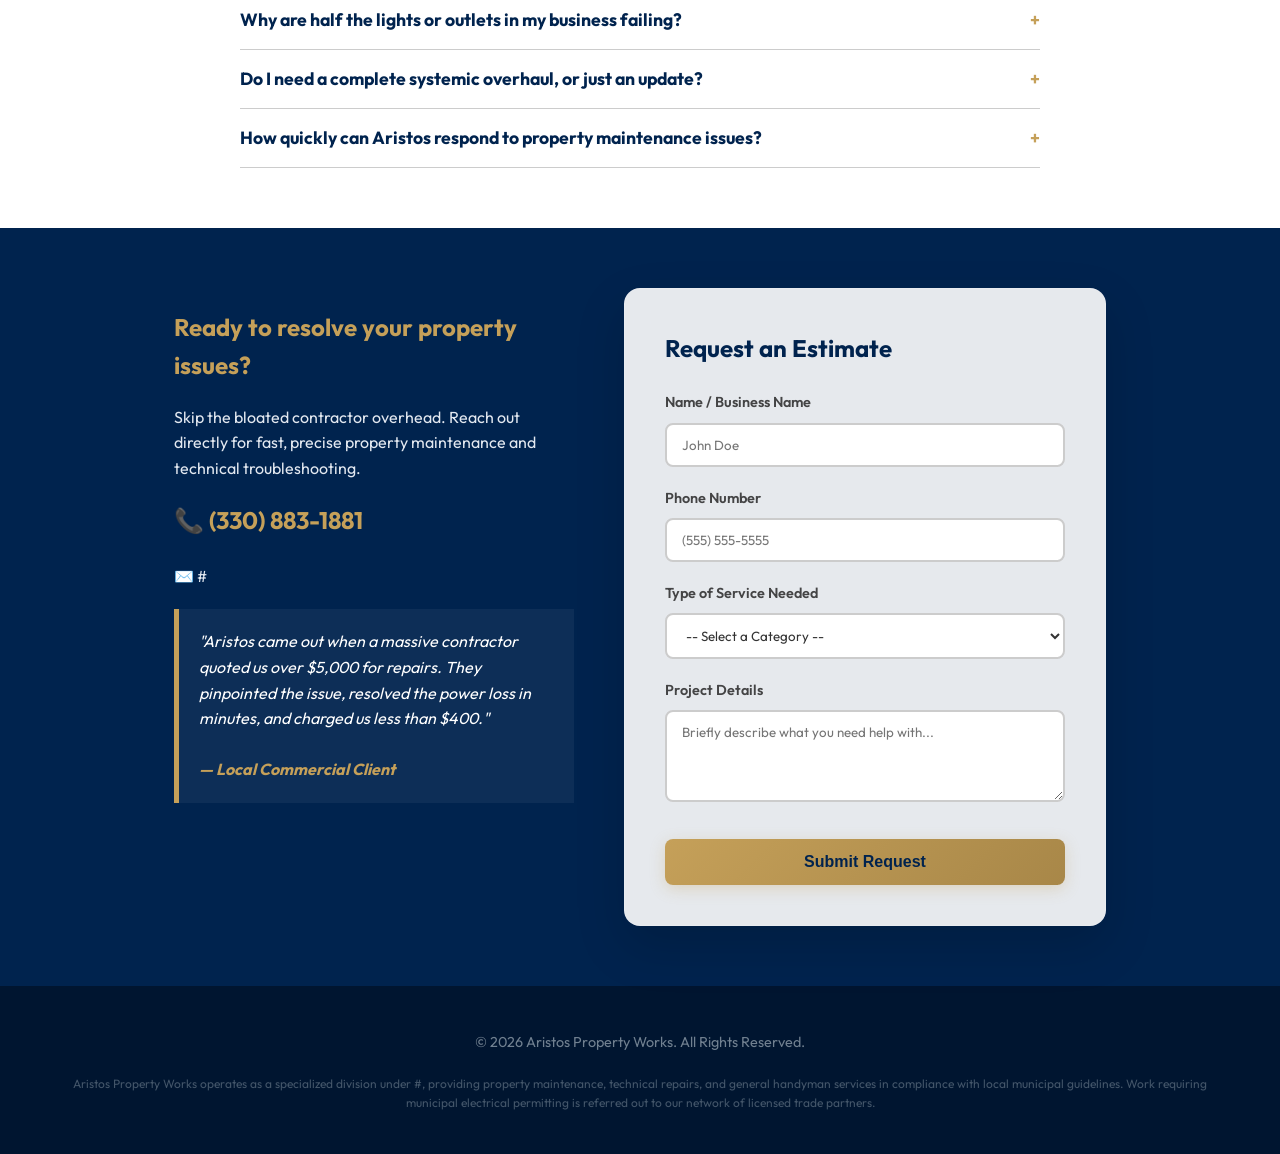
==== commit 4a0672c0: "Aesthetic overhaul: animations, typography, and glassmorphism" ====
--- a/index.html
+++ b/index.html
@@ -5,6 +5,11 @@
     <meta name="viewport" content="width=device-width, initial-scale=1.0">
     <meta name="description" content="Aristos Property Works provides high-end residential and commercial property maintenance, specializing in technical troubleshooting and system repairs.">
     <title>Aristos Property Works | Premium Technical Solutions & Maintenance</title>
+    
+    <!-- Premium Fonts -->
+    <link rel="preconnect" href="https://fonts.googleapis.com">
+    <link rel="preconnect" href="https://fonts.gstatic.com" crossorigin>
+    <link href="https://fonts.googleapis.com/css2?family=Outfit:wght@300;400;600;800&display=swap" rel="stylesheet">
     
     <!-- INVISIBLE LOCAL SEO SCHEMA (JSON-LD) -->
     <script type="application/ld+json">
@@ -64,28 +69,52 @@
         }
         
         body {
-            font-family: 'Helvetica Neue', Helvetica, Arial, sans-serif;
+            font-family: 'Outfit', 'Helvetica Neue', Helvetica, Arial, sans-serif;
             margin: 0;
             padding: 0;
             color: var(--text-main);
             background-color: var(--bg-main);
             line-height: 1.6;
             scroll-behavior: smooth;
-            transition: background-color 0.3s, color 0.3s;
-        }
+            transition: background-color 0.5s ease, color 0.5s ease;
+            overflow-x: hidden;
+        }
+
+        /* REVEAL ANIMATIONS */
+        .reveal {
+            opacity: 0;
+            transform: translateY(40px);
+            transition: all 0.8s cubic-bezier(0.16, 1, 0.3, 1);
+        }
+        .reveal.active {
+            opacity: 1;
+            transform: translateY(0);
+        }
+        
+        /* DELAYS FOR STAGGERED REVEALS */
+        .delay-1 { transition-delay: 0.1s; }
+        .delay-2 { transition-delay: 0.2s; }
+        .delay-3 { transition-delay: 0.3s; }
 
         /* HEADER & TOGGLE */
         header {
-            background-color: var(--header-bg);
+            background-color: rgba(255, 255, 255, 0.85);
+            backdrop-filter: blur(12px);
+            -webkit-backdrop-filter: blur(12px);
             padding: 15px 5%;
             display: flex;
             justify-content: space-between;
             align-items: center;
-            box-shadow: 0 4px 6px rgba(0,0,0,0.1);
+            box-shadow: 0 4px 30px rgba(0,0,0,0.05);
             position: sticky;
             top: 0;
-            z-index: 100;
-            transition: background-color 0.3s;
+            z-index: 1000;
+            transition: background-color 0.3s, border-bottom 0.3s;
+            border-bottom: 1px solid rgba(255,255,255,0.1);
+        }
+        [data-theme="dark"] header {
+            background-color: rgba(18, 18, 18, 0.85);
+            border-bottom: 1px solid rgba(255,255,255,0.05);
         }
         
         .logo-container { width: 220px; }
@@ -109,31 +138,68 @@
         .theme-toggle:hover { transform: scale(1.1); }
 
         .btn {
-            background-color: var(--gold);
-            color: #00234E; /* Keep text dark on the gold button */
-            padding: 12px 24px;
+            background: linear-gradient(135deg, var(--gold) 0%, #a88748 100%);
+            color: #00234E;
+            padding: 14px 28px;
             text-decoration: none;
-            font-weight: bold;
-            border-radius: 4px;
-            transition: background 0.3s;
+            font-weight: 800;
+            border-radius: 8px;
+            transition: all 0.3s ease;
             cursor: pointer;
             border: none;
             font-size: 1rem;
-        }
-        .btn:hover { background-color: #a88748; }
+            box-shadow: 0 4px 15px rgba(197, 160, 89, 0.3);
+            position: relative;
+            overflow: hidden;
+            z-index: 1;
+        }
+        .btn::after {
+            content: '';
+            position: absolute;
+            bottom: 0; left: 0; width: 100%; height: 100%;
+            background-color: rgba(255,255,255,0.2);
+            z-index: -1;
+            transform: scaleY(0);
+            transform-origin: bottom;
+            transition: transform 0.3s ease;
+        }
+        .btn:hover {
+            box-shadow: 0 6px 20px rgba(197, 160, 89, 0.5);
+            transform: translateY(-2px);
+        }
+        .btn:hover::after {
+            transform: scaleY(1);
+        }
 
         /* HERO SECTION */
         .hero {
-            background-color: var(--navy-accent);
-            color: #FFFFFF; /* Always white text on hero */
-            padding: 80px 5%;
+            position: relative;
+            background: radial-gradient(circle at center, var(--navy-accent) 0%, #001530 100%);
+            color: #FFFFFF;
+            padding: 100px 5%;
             text-align: center;
-            transition: background-color 0.3s;
-        }
-        .hero h1 { font-size: 3rem; margin-bottom: 20px; color: #FFFFFF; }
+            transition: background 0.5s ease;
+            overflow: hidden;
+        }
+        [data-theme="dark"] .hero {
+            background: radial-gradient(circle at center, #0B192C 0%, #050a12 100%);
+        }
+        .hero::before {
+            content: '';
+            position: absolute;
+            top: -50%; left: -50%; width: 200%; height: 200%;
+            background: radial-gradient(circle, rgba(197, 160, 89, 0.05) 0%, transparent 60%);
+            animation: heroGlow 15s infinite linear;
+            pointer-events: none;
+        }
+        @keyframes heroGlow {
+            0% { transform: rotate(0deg); }
+            100% { transform: rotate(360deg); }
+        }
+        .hero h1 { font-size: 3.5rem; margin-bottom: 20px; color: #FFFFFF; line-height: 1.1; font-weight: 800; }
         .hero span { color: var(--gold); }
         .hero p {
-            font-size: 1.2rem;
+            font-size: 1.25rem;
             max-width: 700px;
             margin: 0 auto 40px auto;
             color: #E2E8F0;
@@ -174,14 +240,21 @@
             gap: 30px;
         }
         .service-card {
-            background: var(--card-bg);
+            background: rgba(var(--card-bg), 0.7);
+            backdrop-filter: blur(10px);
+            -webkit-backdrop-filter: blur(10px);
             padding: 40px;
-            border-radius: 8px;
+            border-radius: 12px;
             width: 300px;
-            box-shadow: 0 4px 10px rgba(0,0,0,0.1);
+            box-shadow: 0 10px 30px rgba(0,0,0,0.08);
             border-top: 5px solid var(--gold);
             text-align: left;
-            transition: background-color 0.3s;
+            transition: transform 0.3s ease, box-shadow 0.3s ease, background-color 0.3s ease;
+            border: 1px solid rgba(255,255,255,0.05);
+        }
+        .service-card:hover {
+            transform: translateY(-8px);
+            box-shadow: 0 15px 40px rgba(0,0,0,0.12);
         }
         .service-card h3 { color: var(--text-headers); margin-top: 0; }
         .service-card p { color: var(--text-main); font-size: 0.95rem; opacity: 0.9; }
@@ -240,26 +313,39 @@
             font-style: italic;
         }
         .smart-form {
-            background: var(--card-bg);
-            padding: 30px;
-            border-radius: 8px;
+            background: rgba(255, 255, 255, 0.9);
+            backdrop-filter: blur(15px);
+            -webkit-backdrop-filter: blur(15px);
+            padding: 40px;
+            border-radius: 16px;
             width: 100%;
             max-width: 400px;
             color: var(--text-main);
             transition: background-color 0.3s;
-        }
-        .smart-form h3 { margin-top: 0; color: var(--text-headers); }
-        .form-group { margin-bottom: 15px; }
-        .form-group label { display: block; font-size: 0.9rem; font-weight: bold; margin-bottom: 5px; color: var(--text-main); opacity: 0.9;}
+            box-shadow: 0 20px 50px rgba(0,0,0,0.15);
+            border: 1px solid rgba(255,255,255,0.1);
+        }
+        [data-theme="dark"] .smart-form {
+            background: rgba(36, 36, 36, 0.8);
+        }
+        .smart-form h3 { margin-top: 0; color: var(--text-headers); font-size: 1.5rem; }
+        .form-group { margin-bottom: 20px; position: relative; }
+        .form-group label { display: block; font-size: 0.9rem; font-weight: 600; margin-bottom: 8px; color: var(--text-main); opacity: 0.9;}
         .form-group input, .form-group select, .form-group textarea {
             width: 100%;
-            padding: 10px;
+            padding: 12px 15px;
             background-color: var(--bg-main);
             color: var(--text-main);
-            border: 1px solid var(--form-border);
-            border-radius: 4px;
+            border: 2px solid var(--form-border);
+            border-radius: 8px;
             box-sizing: border-box;
             font-family: inherit;
+            transition: border-color 0.3s, box-shadow 0.3s;
+        }
+        .form-group input:focus, .form-group select:focus, .form-group textarea:focus {
+            outline: none;
+            border-color: var(--gold);
+            box-shadow: 0 0 0 3px rgba(197, 160, 89, 0.2);
         }
         .smart-form .btn { width: 100%; margin-top: 10px; }
 
@@ -599,6 +685,40 @@
                 sliderLine.style.left = `${sliderValue}%`;
             });
         }
+
+        // 4. INTERSECTION OBSERVER FOR SCROLL ANIMATIONS
+        const revealElements = document.querySelectorAll(
+            '.hero h1, .hero p, .hero .btn, .trusted-banner, .services h2, .service-card, .process-section h2, .step, .portfolio h2, .slider-container, .area-wrapper, .faq-item, .contact-info, .smart-form'
+        );
+
+        // Add stagger delays based on element types
+        document.querySelectorAll('.service-card').forEach((el, index) => { el.classList.add(`delay-${index + 1}`); });
+        document.querySelectorAll('.step').forEach((el, index) => { el.classList.add(`delay-${index + 1}`); });
+        document.querySelectorAll('.faq-item').forEach((el, index) => { el.classList.add(`delay-${(index % 3) + 1}`); });
+
+        revealElements.forEach((el) => {
+            el.classList.add('reveal');
+        });
+
+        const revealOptions = {
+            threshold: 0.15,
+            rootMargin: "0px 0px -50px 0px"
+        };
+
+        const revealOnScroll = new IntersectionObserver(function(entries, observer) {
+            entries.forEach(entry => {
+                if (!entry.isIntersecting) {
+                    return;
+                } else {
+                    entry.target.classList.add('active');
+                    observer.unobserve(entry.target);
+                }
+            });
+        }, revealOptions);
+
+        revealElements.forEach(el => {
+            revealOnScroll.observe(el);
+        });
     </script>
 </body>
 </html>
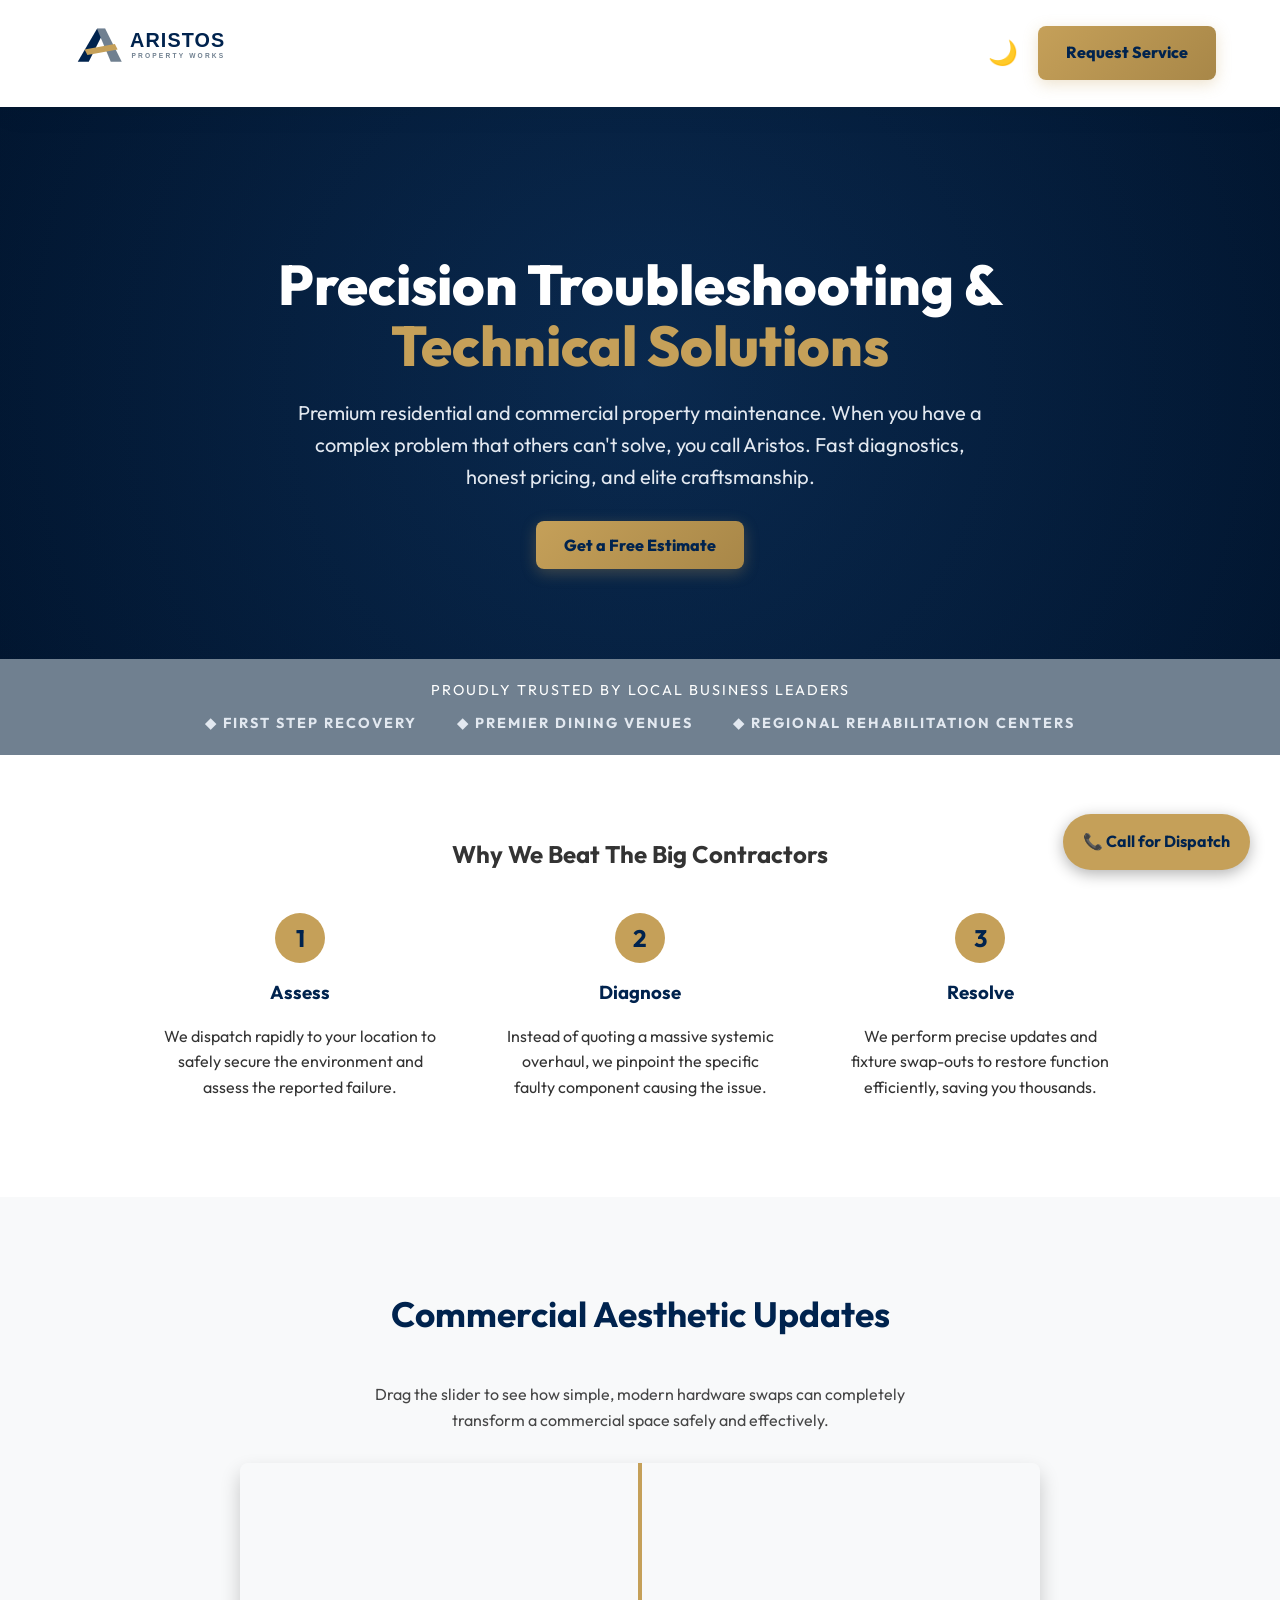
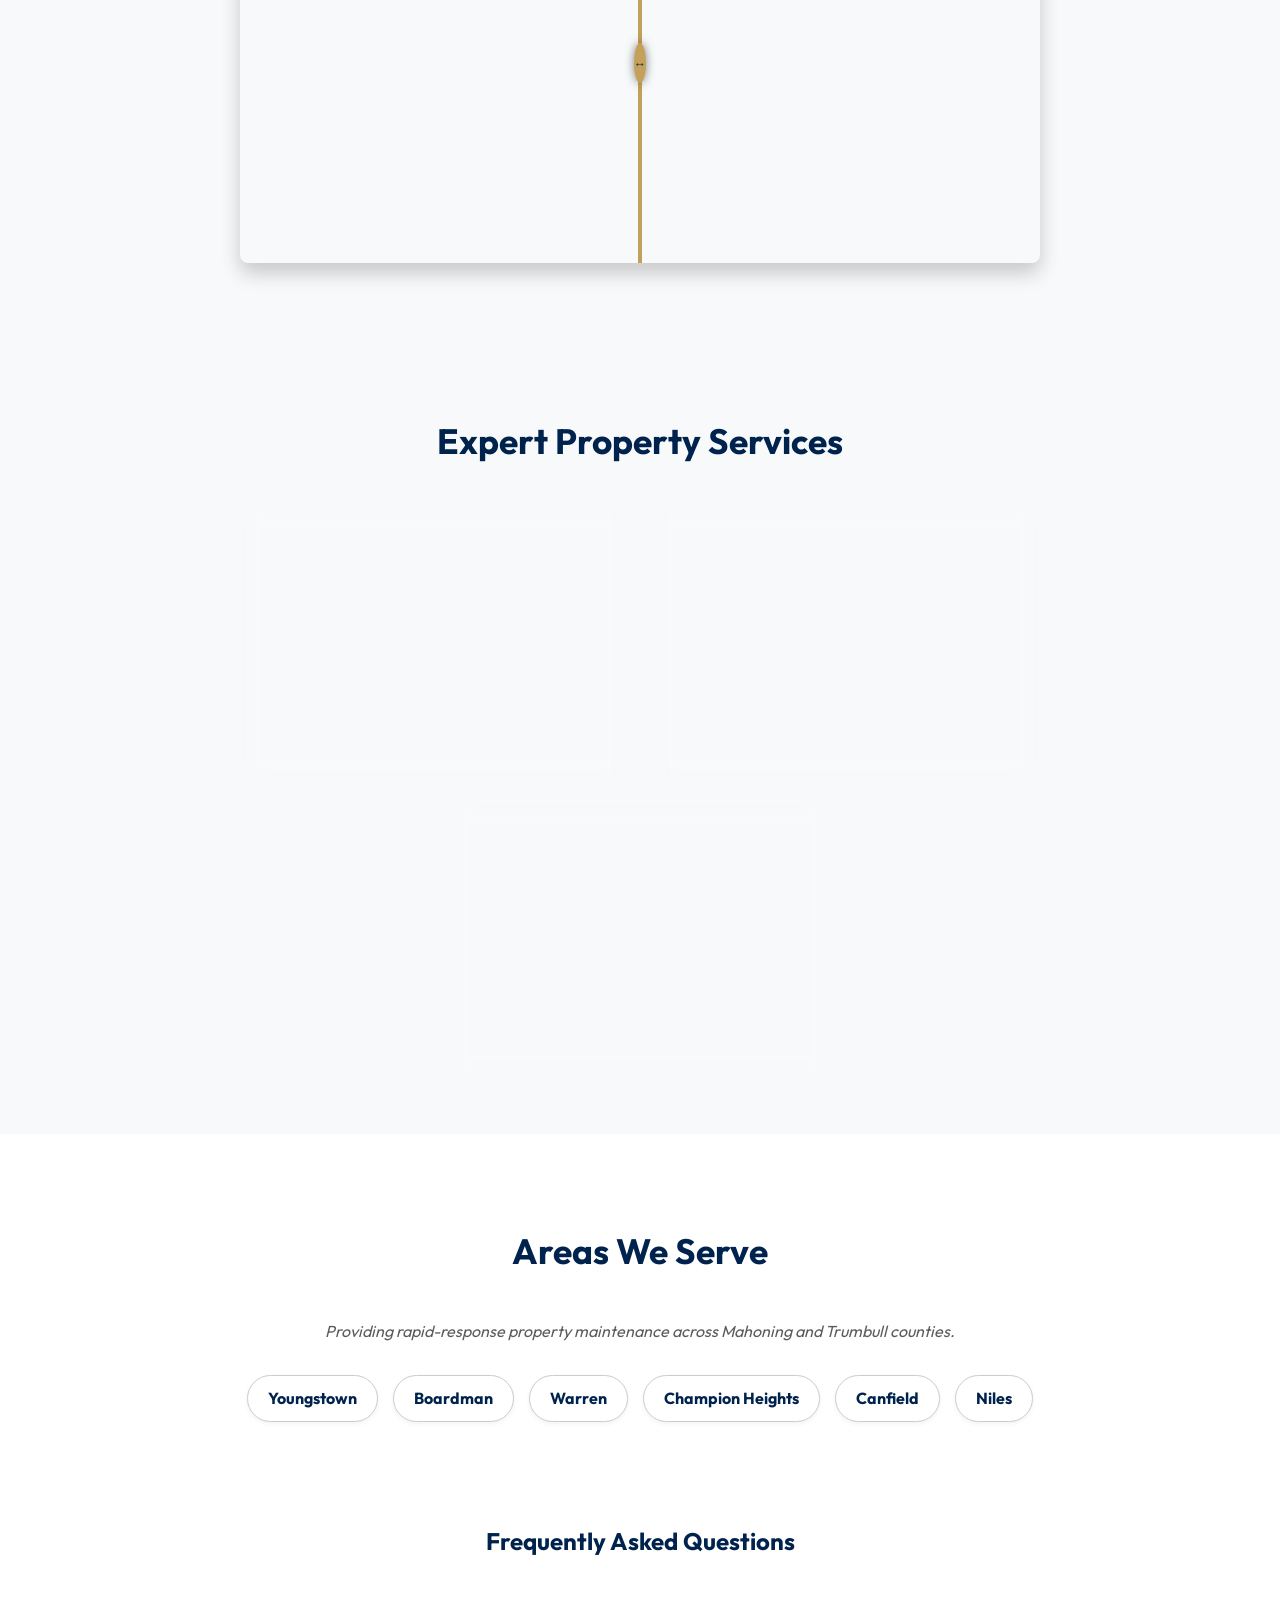
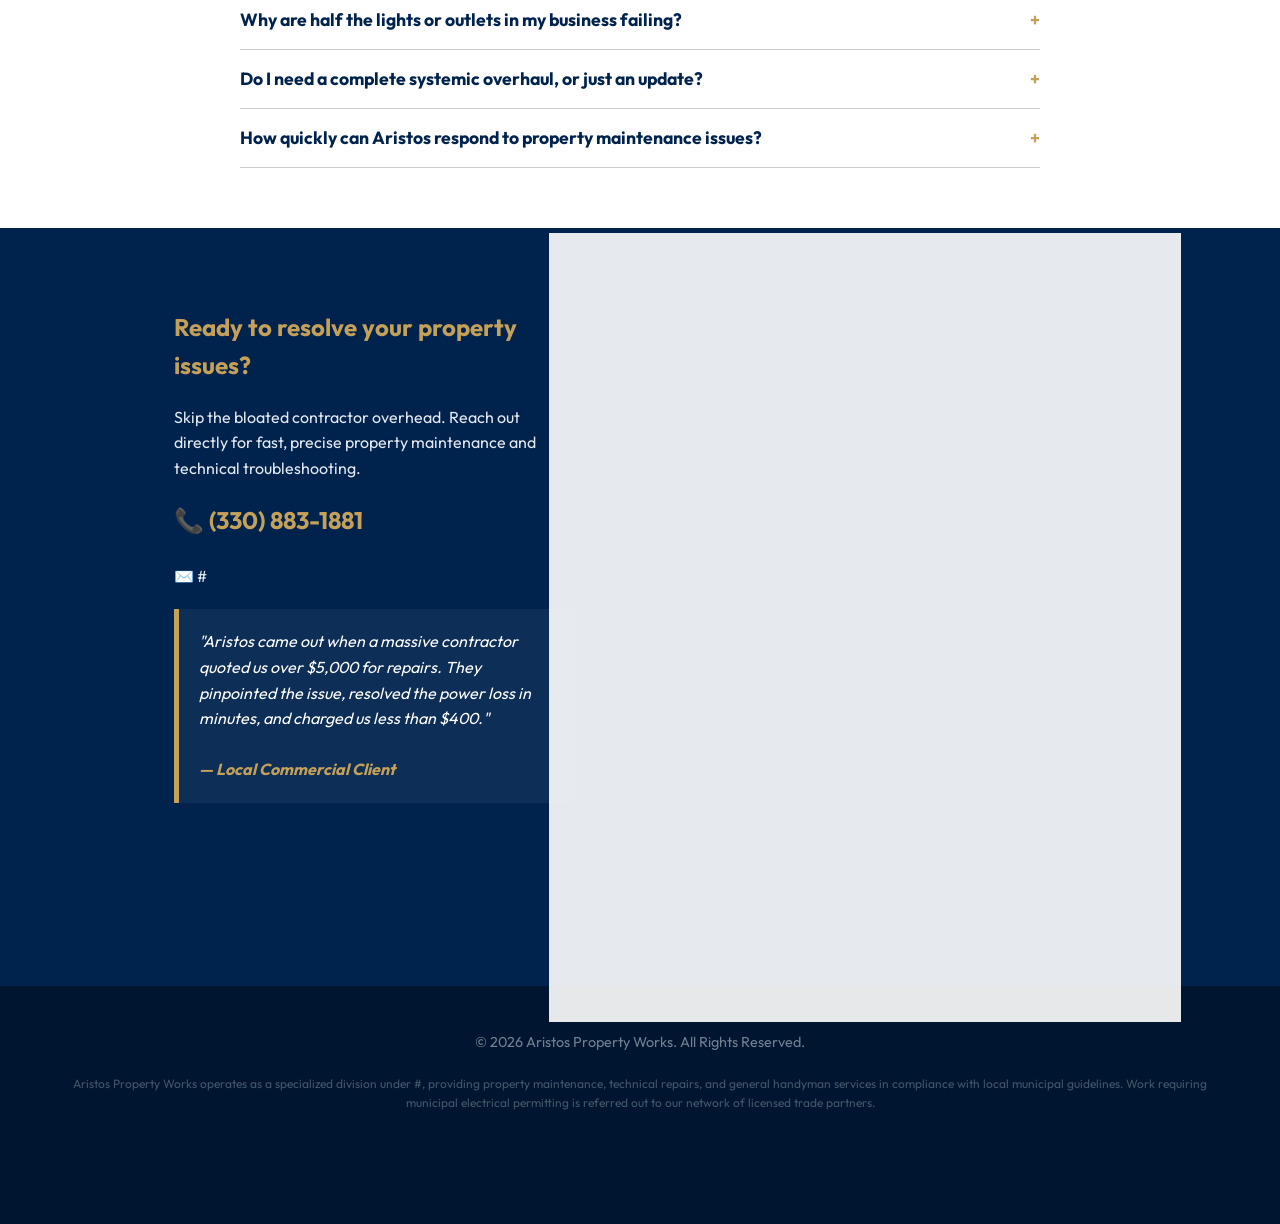
==== commit d89f3e17: "Fix footer padding for floating button overlap" ====
--- a/index.html
+++ b/index.html
@@ -354,7 +354,7 @@
             background-color: var(--footer-bg);
             color: var(--slate);
             text-align: center;
-            padding: 30px 5%;
+            padding: 30px 5% 100px 5%; /* Extra padding for floating button */
             font-size: 0.9rem;
             transition: background-color 0.3s;
         }
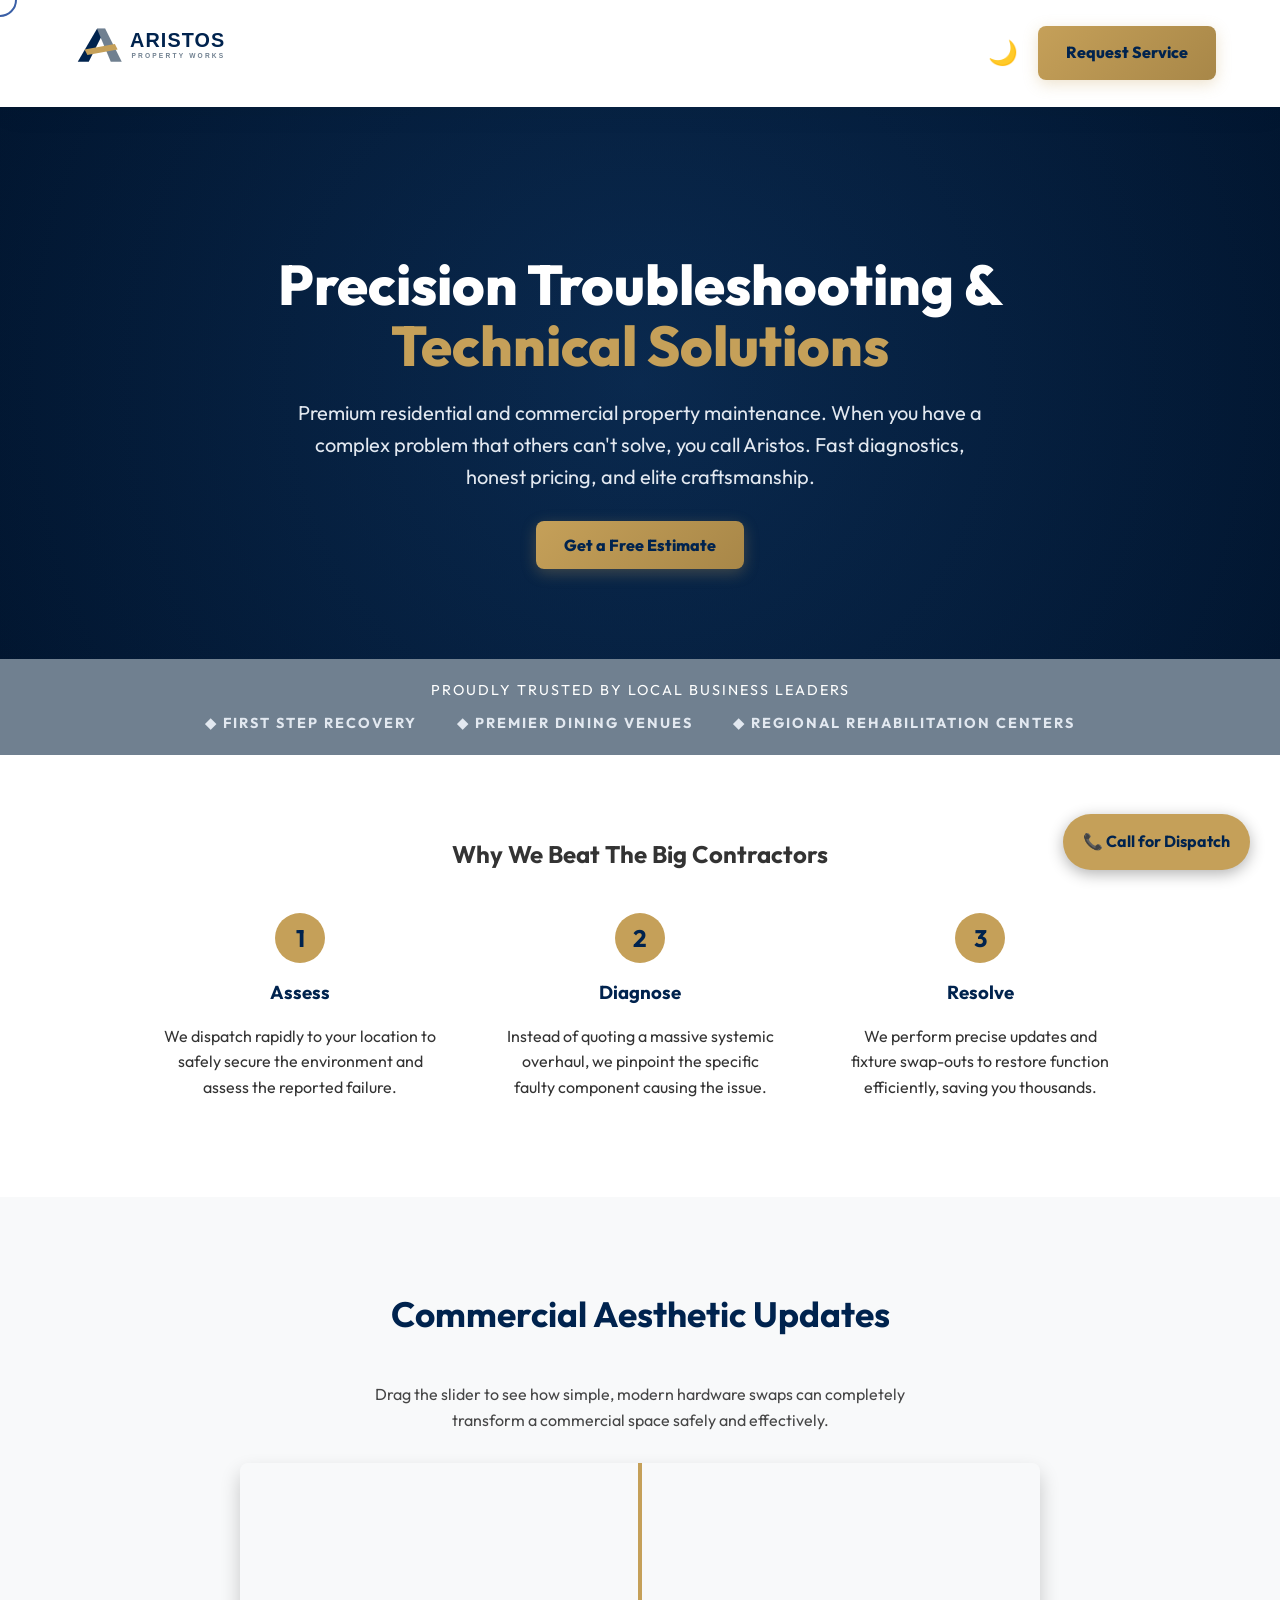
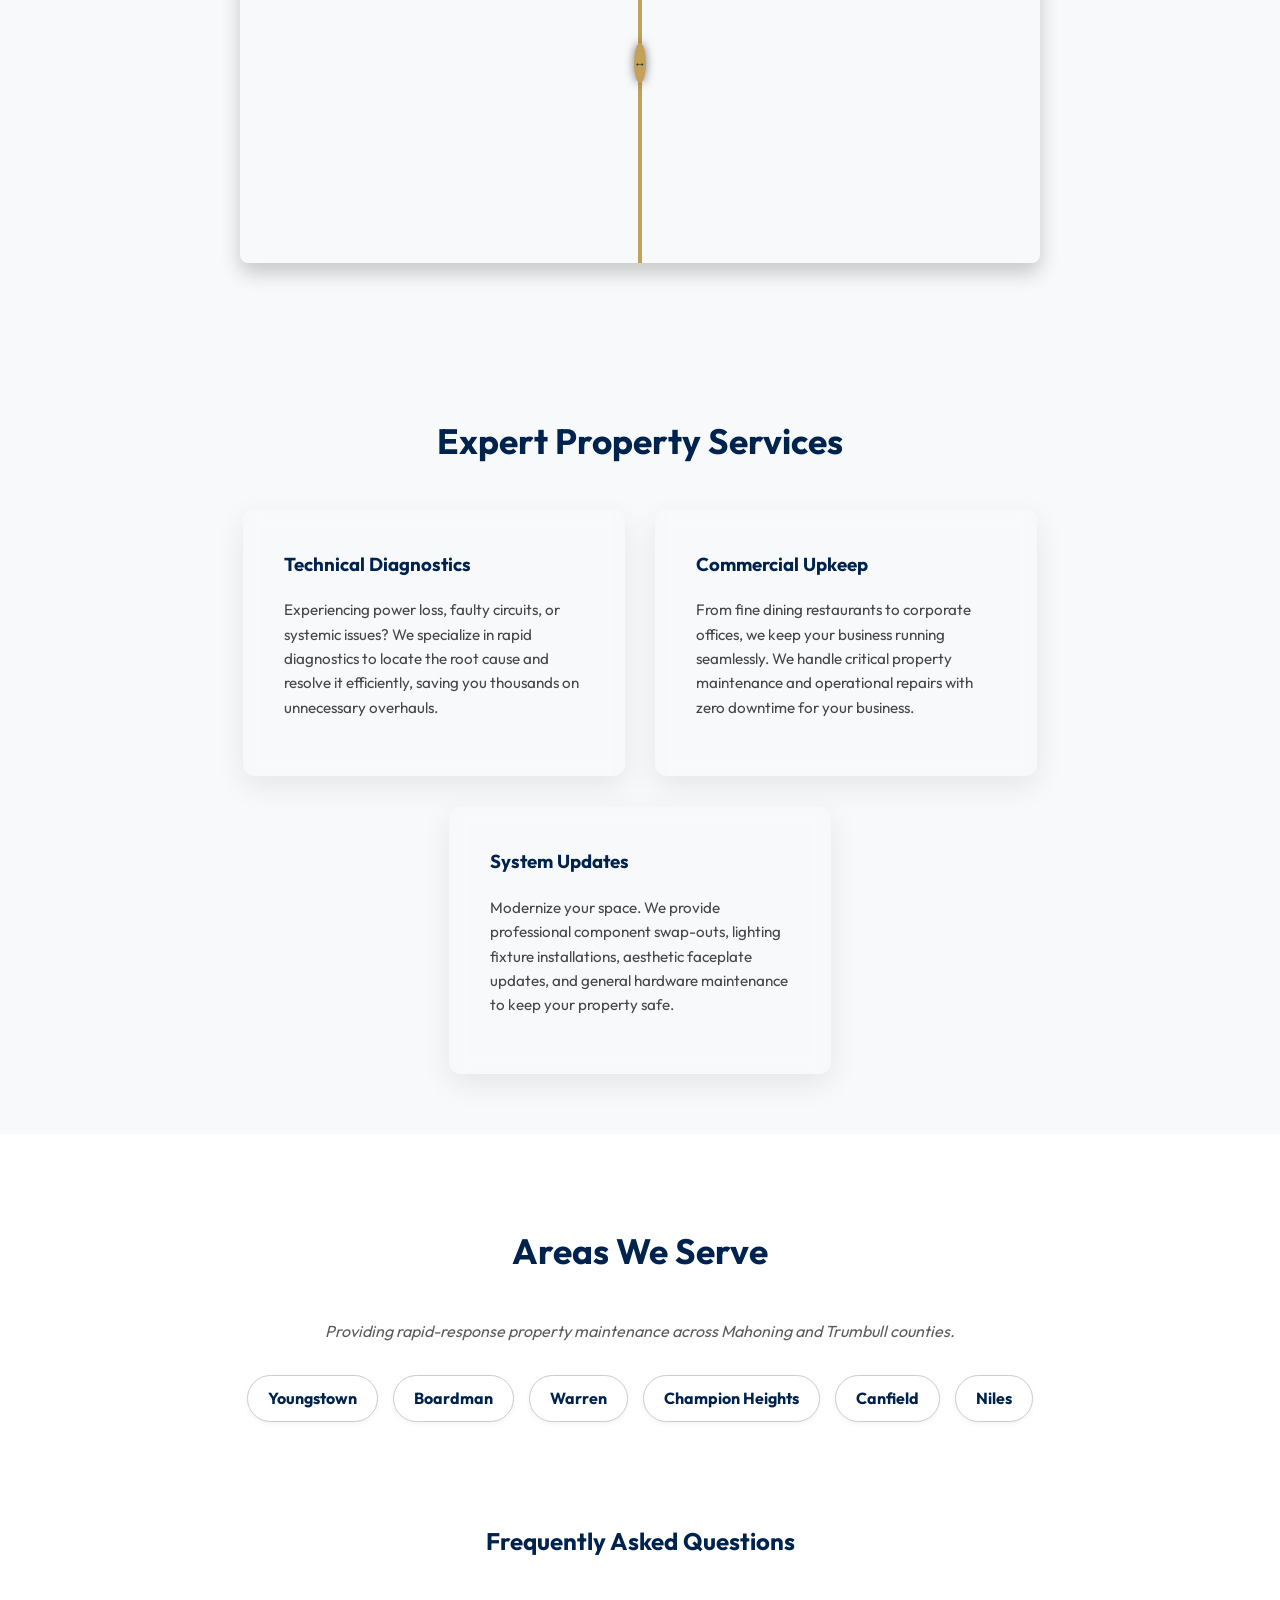
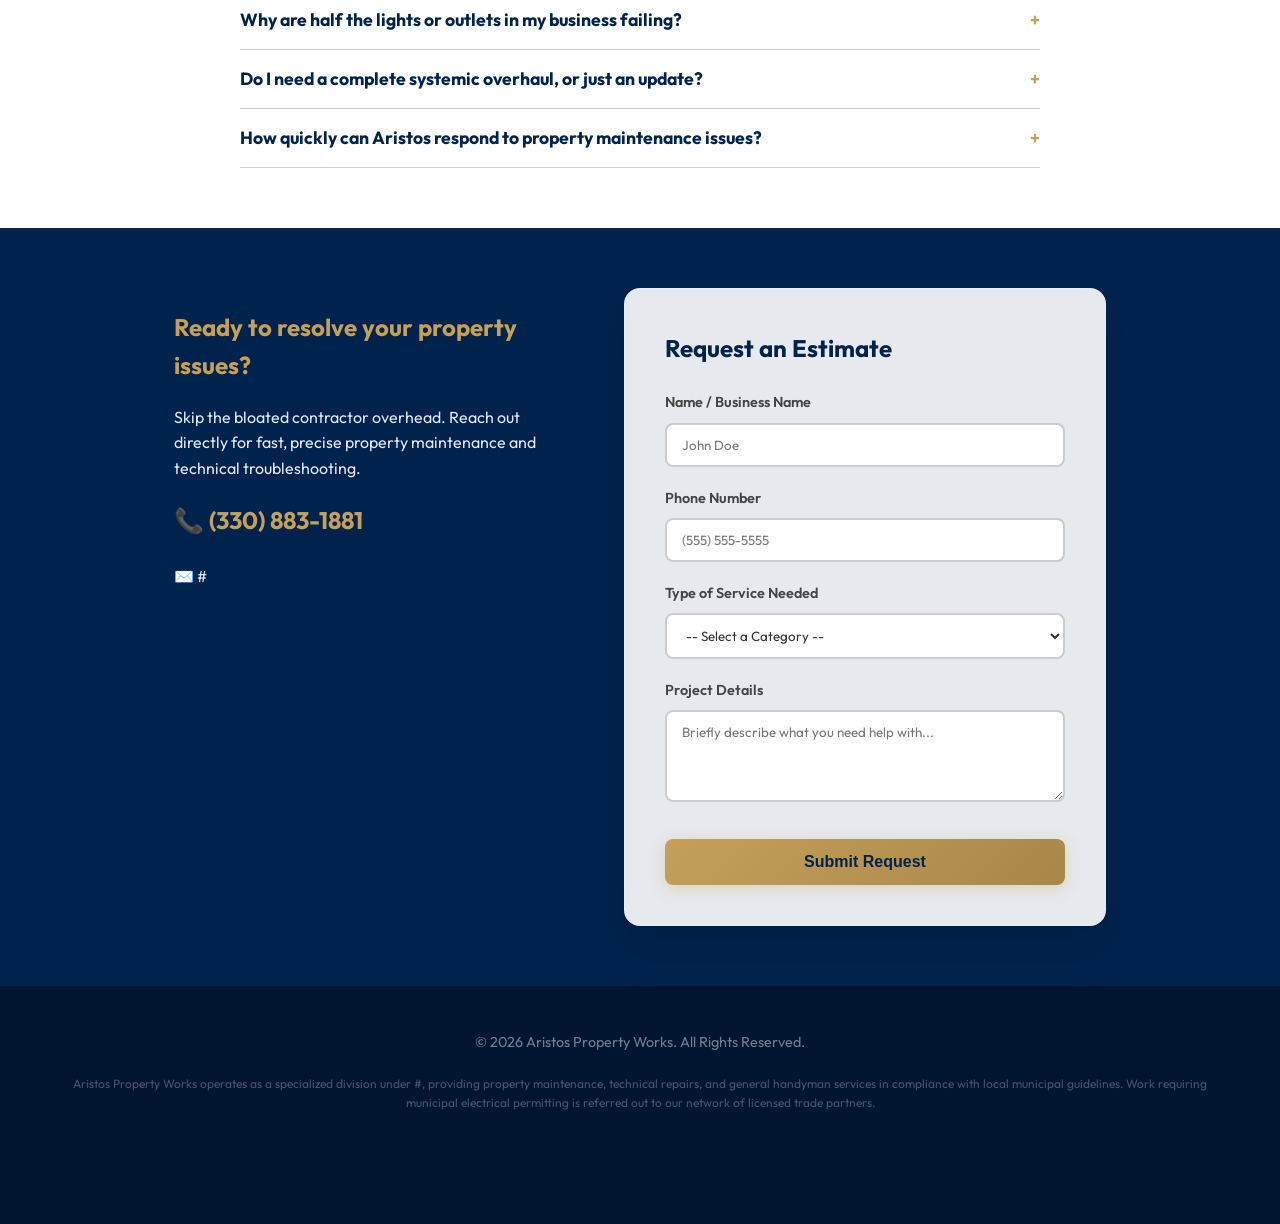
==== commit be1803d2: "Add premium features: Preloader, Carousel, and Custom Cursor" ====
--- a/index.html
+++ b/index.html
@@ -80,6 +80,76 @@
             overflow-x: hidden;
         }
 
+        /* CUSTOM CURSOR */
+        .custom-cursor {
+            display: none;
+            position: fixed;
+            top: 0; left: 0;
+            width: 30px; height: 30px;
+            border: 2px solid var(--gold);
+            border-radius: 50%;
+            transform: translate(-50%, -50%);
+            pointer-events: none;
+            z-index: 9999;
+            transition: width 0.3s, height 0.3s, background-color 0.3s, border-color 0.3s;
+            mix-blend-mode: difference;
+        }
+        @media (pointer: fine) {
+            body, a, button, input, select, textarea, .slider-input, .faq-question { cursor: none !important; }
+            .custom-cursor { display: block; }
+        }
+        .custom-cursor.hover {
+            width: 50px; height: 50px;
+            background-color: rgba(197, 160, 89, 0.2);
+            border-color: rgba(197, 160, 89, 0.5);
+        }
+
+        /* PRELOADER */
+        #preloader {
+            position: fixed;
+            top: 0; left: 0; width: 100%; height: 100%;
+            background-color: #001530;
+            z-index: 10000;
+            display: flex; justify-content: center; align-items: center;
+            transition: opacity 0.8s ease, transform 0.8s ease;
+        }
+        [data-theme="dark"] #preloader { background-color: #050a12; }
+        .preloader-logo {
+            width: 150px;
+            animation: pulsePreload 1.5s infinite alternate;
+        }
+        @keyframes pulsePreload {
+            0% { transform: scale(0.95); opacity: 0.8; }
+            100% { transform: scale(1.05); opacity: 1; }
+        }
+
+        /* TESTIMONIAL CAROUSEL */
+        .testimonial-carousel {
+            position: relative;
+            background-color: var(--quote-bg);
+            padding: 30px;
+            border-left: 5px solid var(--gold);
+            margin-top: 20px;
+            font-style: italic;
+            border-radius: 0 8px 8px 0;
+            min-height: 150px;
+            overflow: hidden;
+        }
+        .testimonial-slide {
+            position: absolute;
+            top: 30px; left: 30px; right: 30px;
+            opacity: 0;
+            transform: translateX(20px);
+            transition: opacity 0.5s ease, transform 0.5s ease;
+            pointer-events: none;
+        }
+        .testimonial-slide.active {
+            opacity: 1;
+            transform: translateX(0);
+            pointer-events: auto;
+        }
+        .stars svg { width: 16px; height: 16px; fill: var(--gold); margin-bottom: 10px; }
+
         /* REVEAL ANIMATIONS */
         .reveal {
             opacity: 0;
@@ -444,6 +514,17 @@
     </style>
 </head>
 <body>
+
+    <!-- CUSTOM CURSOR -->
+    <div class="custom-cursor" id="custom-cursor"></div>
+
+    <!-- PRELOADER -->
+    <div id="preloader">
+        <svg class="preloader-logo" xmlns="http://www.w3.org/2000/svg" viewBox="0 0 100 100">
+            <polygon points="50,10 90,90 10,90" fill="none" stroke="#C5A059" stroke-width="4"/>
+            <polygon points="50,30 75,80 25,80" fill="#C5A059" />
+        </svg>
+    </div>
 
     <!-- FLOATING CALL BUTTON -->
     <a href="tel:3308831881‬" class="fab-call">
@@ -585,9 +666,40 @@
             <p style="font-size: 1.5rem; font-weight: bold; margin-top: 20px; color: var(--gold);">📞 (330) 883-1881‬</p>
             <p>✉️ #</p>
             
-            <div class="quote-box">
-                "Aristos came out when a massive contractor quoted us over $5,000 for repairs. They pinpointed the issue, resolved the power loss in minutes, and charged us less than $400." <br><br>
-                <strong style="color: var(--gold);">— Local Commercial Client</strong>
+            <div class="testimonial-carousel reveal delay-2">
+                <div class="testimonial-slide active">
+                    <div class="stars">
+                        <svg viewBox="0 0 24 24"><path d="M12 2l3.09 6.26L22 9.27l-5 4.87 1.18 6.88L12 17.77l-6.18 3.25L7 14.14 2 9.27l6.91-1.01L12 2z"/></svg>
+                        <svg viewBox="0 0 24 24"><path d="M12 2l3.09 6.26L22 9.27l-5 4.87 1.18 6.88L12 17.77l-6.18 3.25L7 14.14 2 9.27l6.91-1.01L12 2z"/></svg>
+                        <svg viewBox="0 0 24 24"><path d="M12 2l3.09 6.26L22 9.27l-5 4.87 1.18 6.88L12 17.77l-6.18 3.25L7 14.14 2 9.27l6.91-1.01L12 2z"/></svg>
+                        <svg viewBox="0 0 24 24"><path d="M12 2l3.09 6.26L22 9.27l-5 4.87 1.18 6.88L12 17.77l-6.18 3.25L7 14.14 2 9.27l6.91-1.01L12 2z"/></svg>
+                        <svg viewBox="0 0 24 24"><path d="M12 2l3.09 6.26L22 9.27l-5 4.87 1.18 6.88L12 17.77l-6.18 3.25L7 14.14 2 9.27l6.91-1.01L12 2z"/></svg>
+                    </div>
+                    "Aristos came out when a massive contractor quoted us over $5,000 for repairs. They pinpointed the issue, resolved the power loss in minutes, and charged us less than $400." <br><br>
+                    <strong style="color: var(--gold);">— Local Commercial Client</strong>
+                </div>
+                <div class="testimonial-slide">
+                    <div class="stars">
+                        <svg viewBox="0 0 24 24"><path d="M12 2l3.09 6.26L22 9.27l-5 4.87 1.18 6.88L12 17.77l-6.18 3.25L7 14.14 2 9.27l6.91-1.01L12 2z"/></svg>
+                        <svg viewBox="0 0 24 24"><path d="M12 2l3.09 6.26L22 9.27l-5 4.87 1.18 6.88L12 17.77l-6.18 3.25L7 14.14 2 9.27l6.91-1.01L12 2z"/></svg>
+                        <svg viewBox="0 0 24 24"><path d="M12 2l3.09 6.26L22 9.27l-5 4.87 1.18 6.88L12 17.77l-6.18 3.25L7 14.14 2 9.27l6.91-1.01L12 2z"/></svg>
+                        <svg viewBox="0 0 24 24"><path d="M12 2l3.09 6.26L22 9.27l-5 4.87 1.18 6.88L12 17.77l-6.18 3.25L7 14.14 2 9.27l6.91-1.01L12 2z"/></svg>
+                        <svg viewBox="0 0 24 24"><path d="M12 2l3.09 6.26L22 9.27l-5 4.87 1.18 6.88L12 17.77l-6.18 3.25L7 14.14 2 9.27l6.91-1.01L12 2z"/></svg>
+                    </div>
+                    "Incredible response time. Our restaurant's lighting went down on a Friday night, and they had it patched safely within an hour. Elite service." <br><br>
+                    <strong style="color: var(--gold);">— Premier Dining Venue Manager</strong>
+                </div>
+                <div class="testimonial-slide">
+                    <div class="stars">
+                        <svg viewBox="0 0 24 24"><path d="M12 2l3.09 6.26L22 9.27l-5 4.87 1.18 6.88L12 17.77l-6.18 3.25L7 14.14 2 9.27l6.91-1.01L12 2z"/></svg>
+                        <svg viewBox="0 0 24 24"><path d="M12 2l3.09 6.26L22 9.27l-5 4.87 1.18 6.88L12 17.77l-6.18 3.25L7 14.14 2 9.27l6.91-1.01L12 2z"/></svg>
+                        <svg viewBox="0 0 24 24"><path d="M12 2l3.09 6.26L22 9.27l-5 4.87 1.18 6.88L12 17.77l-6.18 3.25L7 14.14 2 9.27l6.91-1.01L12 2z"/></svg>
+                        <svg viewBox="0 0 24 24"><path d="M12 2l3.09 6.26L22 9.27l-5 4.87 1.18 6.88L12 17.77l-6.18 3.25L7 14.14 2 9.27l6.91-1.01L12 2z"/></svg>
+                        <svg viewBox="0 0 24 24"><path d="M12 2l3.09 6.26L22 9.27l-5 4.87 1.18 6.88L12 17.77l-6.18 3.25L7 14.14 2 9.27l6.91-1.01L12 2z"/></svg>
+                    </div>
+                    "Aristos completely modernized our corporate office fixtures. The hardware swaps completely changed the aesthetic of the space." <br><br>
+                    <strong style="color: var(--gold);">— Regional Director</strong>
+                </div>
             </div>
         </div>
 
@@ -719,6 +831,65 @@
         revealElements.forEach(el => {
             revealOnScroll.observe(el);
         });
+
+        // 5. PRELOADER LOGIC
+        window.addEventListener('load', () => {
+            const preloader = document.getElementById('preloader');
+            if (preloader) {
+                setTimeout(() => {
+                    preloader.style.opacity = '0';
+                    preloader.style.transform = 'translateY(-100%)';
+                    setTimeout(() => preloader.remove(), 800);
+                }, 500); // 0.5s initial wait
+            }
+        });
+        
+        // Preloader Failsafe if load takes too long
+        setTimeout(() => {
+            const preloader = document.getElementById('preloader');
+            if (preloader) {
+                preloader.style.opacity = '0';
+                setTimeout(() => preloader.remove(), 800);
+            }
+        }, 3000);
+
+        // 6. CUSTOM CURSOR
+        const cursor = document.getElementById('custom-cursor');
+        if (cursor && window.matchMedia("(pointer: fine)").matches) {
+            let mouseX = 0, mouseY = 0;
+            let cursorX = 0, cursorY = 0;
+            
+            document.addEventListener('mousemove', (e) => {
+                mouseX = e.clientX;
+                mouseY = e.clientY;
+            });
+            
+            const renderCursor = () => {
+                cursorX += (mouseX - cursorX) * 0.2; // Smooth tracking interpolation
+                cursorY += (mouseY - cursorY) * 0.2;
+                cursor.style.transform = `translate(${cursorX}px, ${cursorY}px) translate(-50%, -50%)`;
+                requestAnimationFrame(renderCursor);
+            };
+            requestAnimationFrame(renderCursor);
+
+            // Expand cursor on interactive elements
+            const hoverElements = document.querySelectorAll('a, button, input, select, textarea, .slider-input, .faq-question');
+            hoverElements.forEach(el => {
+                el.addEventListener('mouseenter', () => cursor.classList.add('hover'));
+                el.addEventListener('mouseleave', () => cursor.classList.remove('hover'));
+            });
+        }
+
+        // 7. TESTIMONIAL CAROUSEL
+        const slides = document.querySelectorAll('.testimonial-slide');
+        if (slides.length > 0) {
+            let currentSlide = 0;
+            setInterval(() => {
+                slides[currentSlide].classList.remove('active');
+                currentSlide = (currentSlide + 1) % slides.length;
+                slides[currentSlide].classList.add('active');
+            }, 5000);
+        }
     </script>
 </body>
 </html>
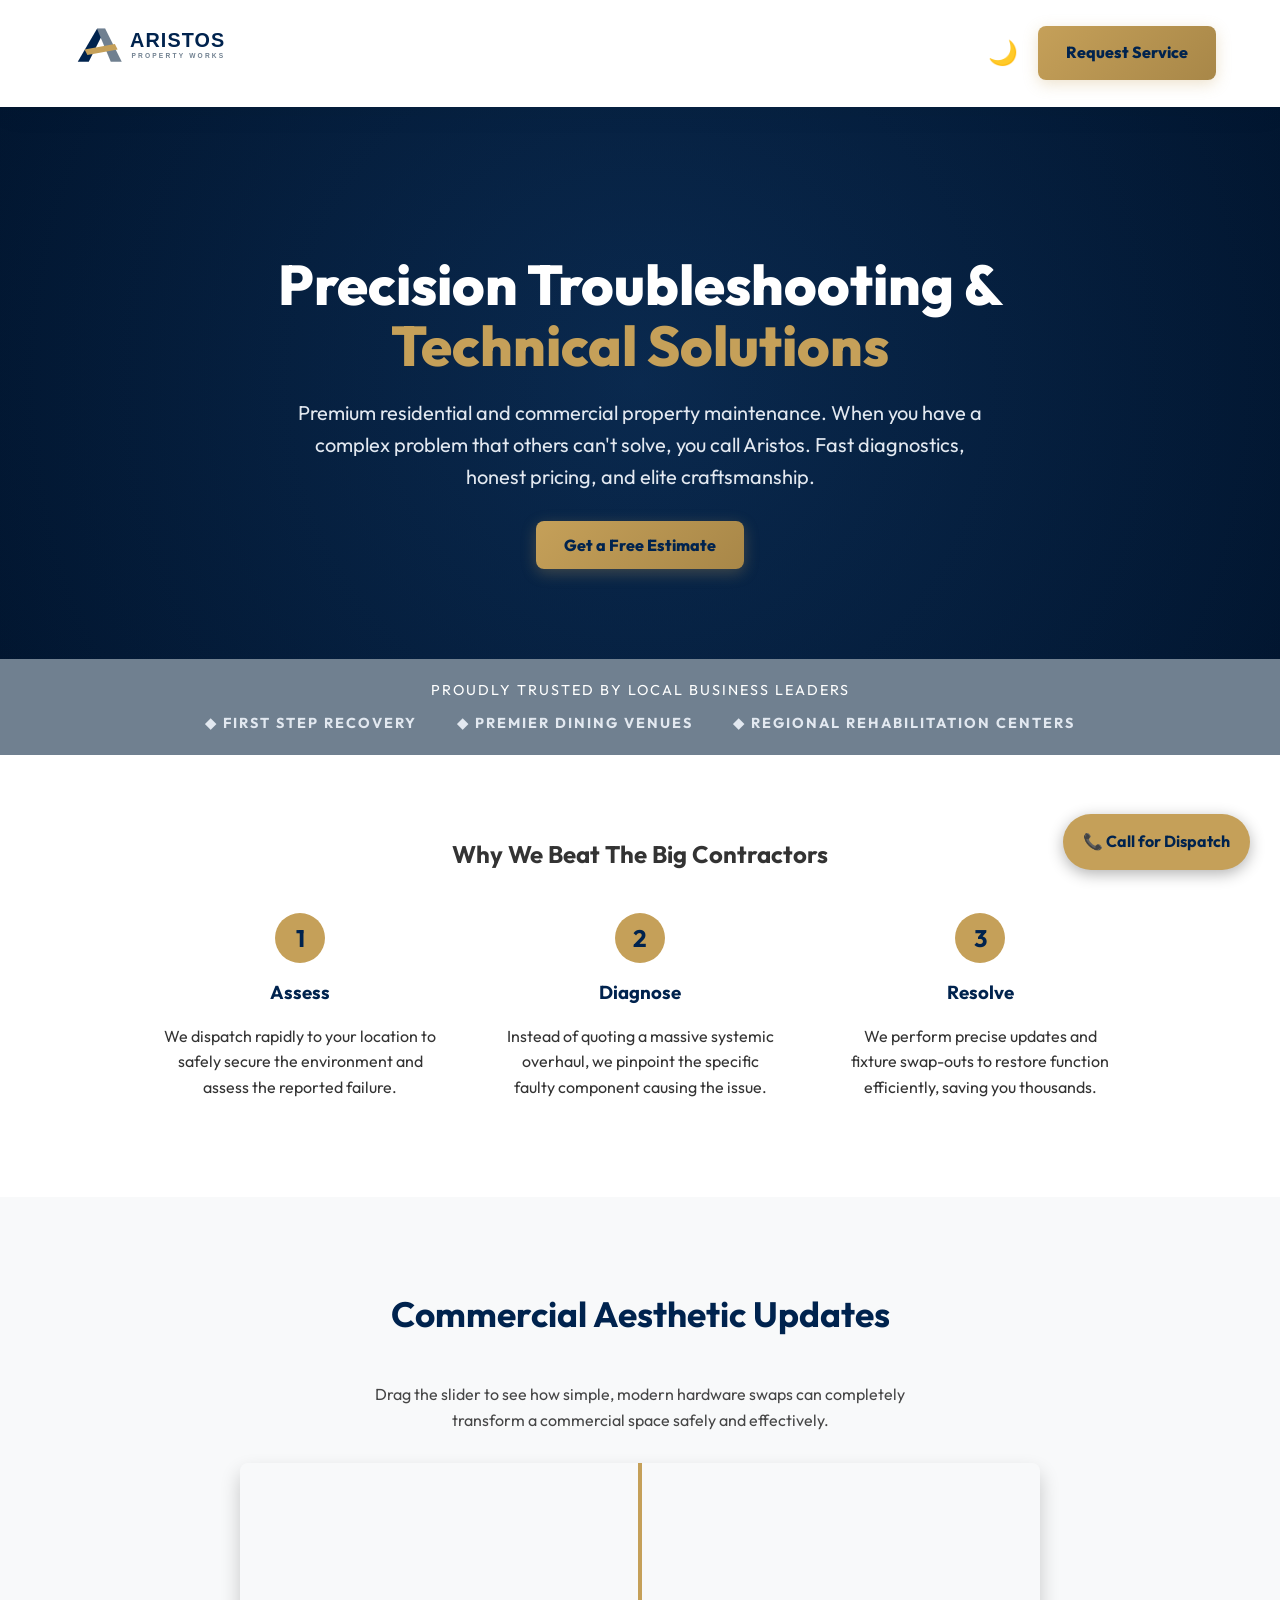
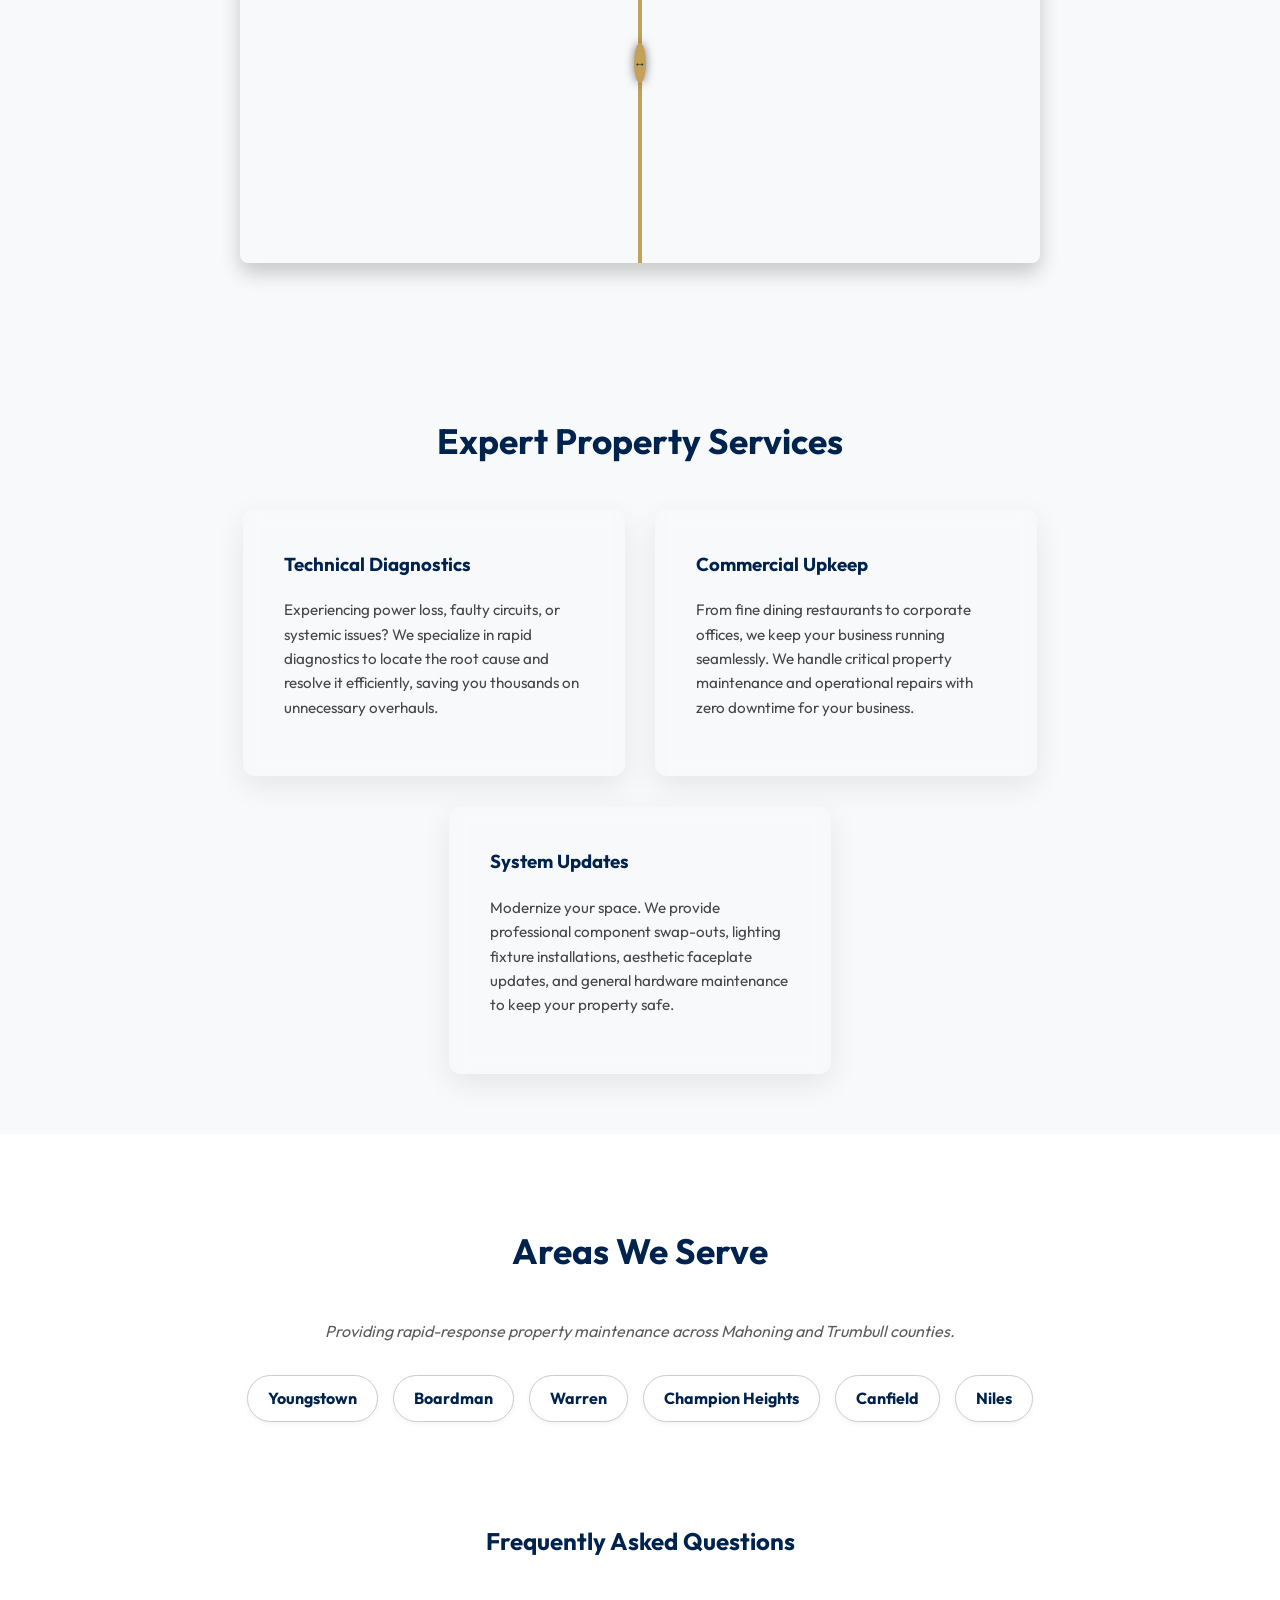
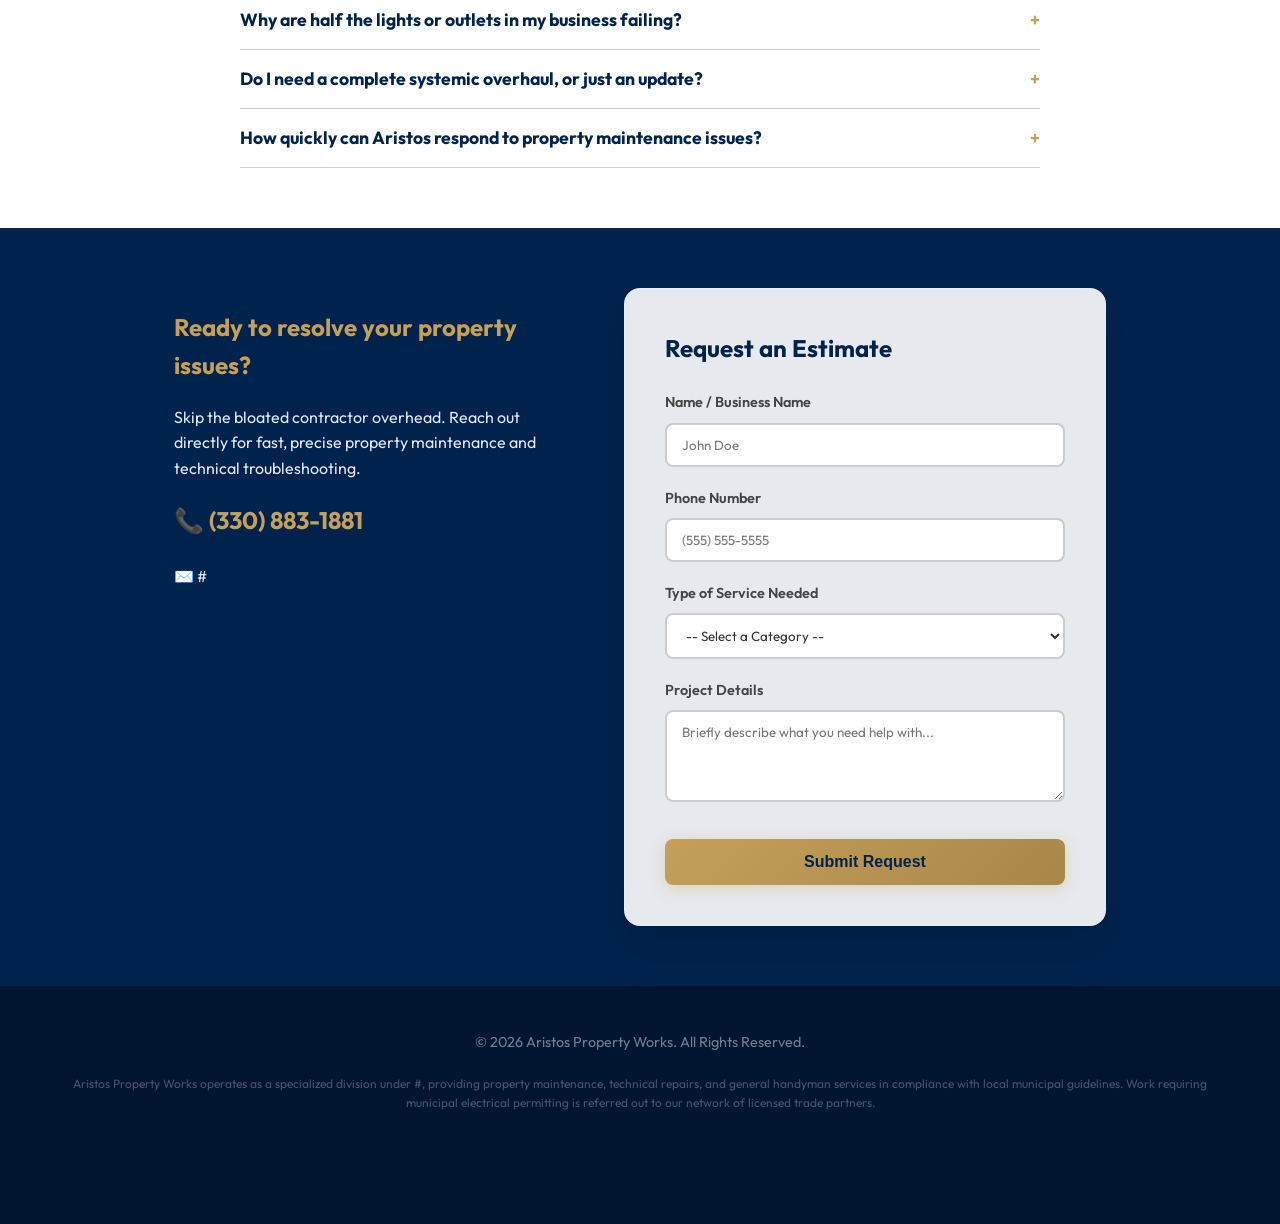
==== commit 8c09d23b: "Remove custom cursor to improve performance" ====
--- a/index.html
+++ b/index.html
@@ -80,30 +80,6 @@
             overflow-x: hidden;
         }
 
-        /* CUSTOM CURSOR */
-        .custom-cursor {
-            display: none;
-            position: fixed;
-            top: 0; left: 0;
-            width: 30px; height: 30px;
-            border: 2px solid var(--gold);
-            border-radius: 50%;
-            transform: translate(-50%, -50%);
-            pointer-events: none;
-            z-index: 9999;
-            transition: width 0.3s, height 0.3s, background-color 0.3s, border-color 0.3s;
-            mix-blend-mode: difference;
-        }
-        @media (pointer: fine) {
-            body, a, button, input, select, textarea, .slider-input, .faq-question { cursor: none !important; }
-            .custom-cursor { display: block; }
-        }
-        .custom-cursor.hover {
-            width: 50px; height: 50px;
-            background-color: rgba(197, 160, 89, 0.2);
-            border-color: rgba(197, 160, 89, 0.5);
-        }
-
         /* PRELOADER */
         #preloader {
             position: fixed;
@@ -514,9 +490,6 @@
     </style>
 </head>
 <body>
-
-    <!-- CUSTOM CURSOR -->
-    <div class="custom-cursor" id="custom-cursor"></div>
 
     <!-- PRELOADER -->
     <div id="preloader">
@@ -853,33 +826,6 @@
             }
         }, 3000);
 
-        // 6. CUSTOM CURSOR
-        const cursor = document.getElementById('custom-cursor');
-        if (cursor && window.matchMedia("(pointer: fine)").matches) {
-            let mouseX = 0, mouseY = 0;
-            let cursorX = 0, cursorY = 0;
-            
-            document.addEventListener('mousemove', (e) => {
-                mouseX = e.clientX;
-                mouseY = e.clientY;
-            });
-            
-            const renderCursor = () => {
-                cursorX += (mouseX - cursorX) * 0.2; // Smooth tracking interpolation
-                cursorY += (mouseY - cursorY) * 0.2;
-                cursor.style.transform = `translate(${cursorX}px, ${cursorY}px) translate(-50%, -50%)`;
-                requestAnimationFrame(renderCursor);
-            };
-            requestAnimationFrame(renderCursor);
-
-            // Expand cursor on interactive elements
-            const hoverElements = document.querySelectorAll('a, button, input, select, textarea, .slider-input, .faq-question');
-            hoverElements.forEach(el => {
-                el.addEventListener('mouseenter', () => cursor.classList.add('hover'));
-                el.addEventListener('mouseleave', () => cursor.classList.remove('hover'));
-            });
-        }
-
         // 7. TESTIMONIAL CAROUSEL
         const slides = document.querySelectorAll('.testimonial-slide');
         if (slides.length > 0) {
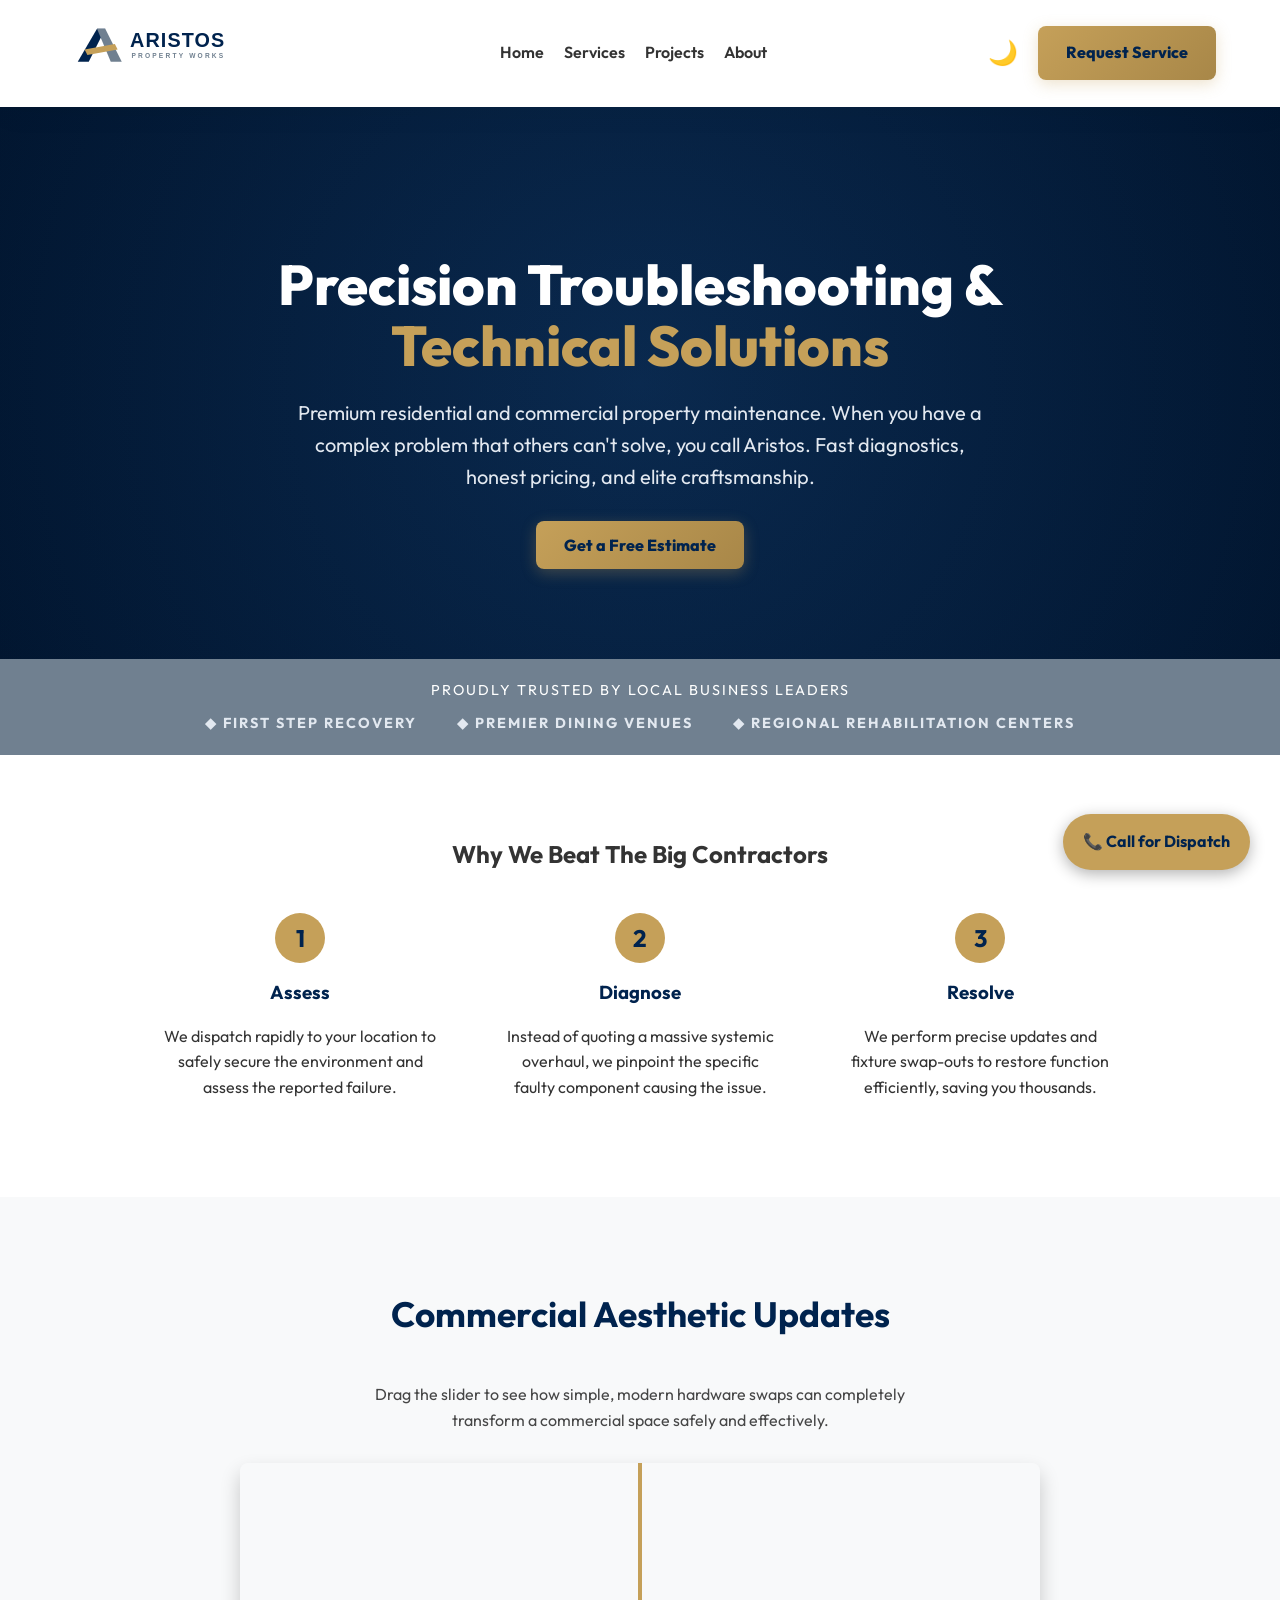
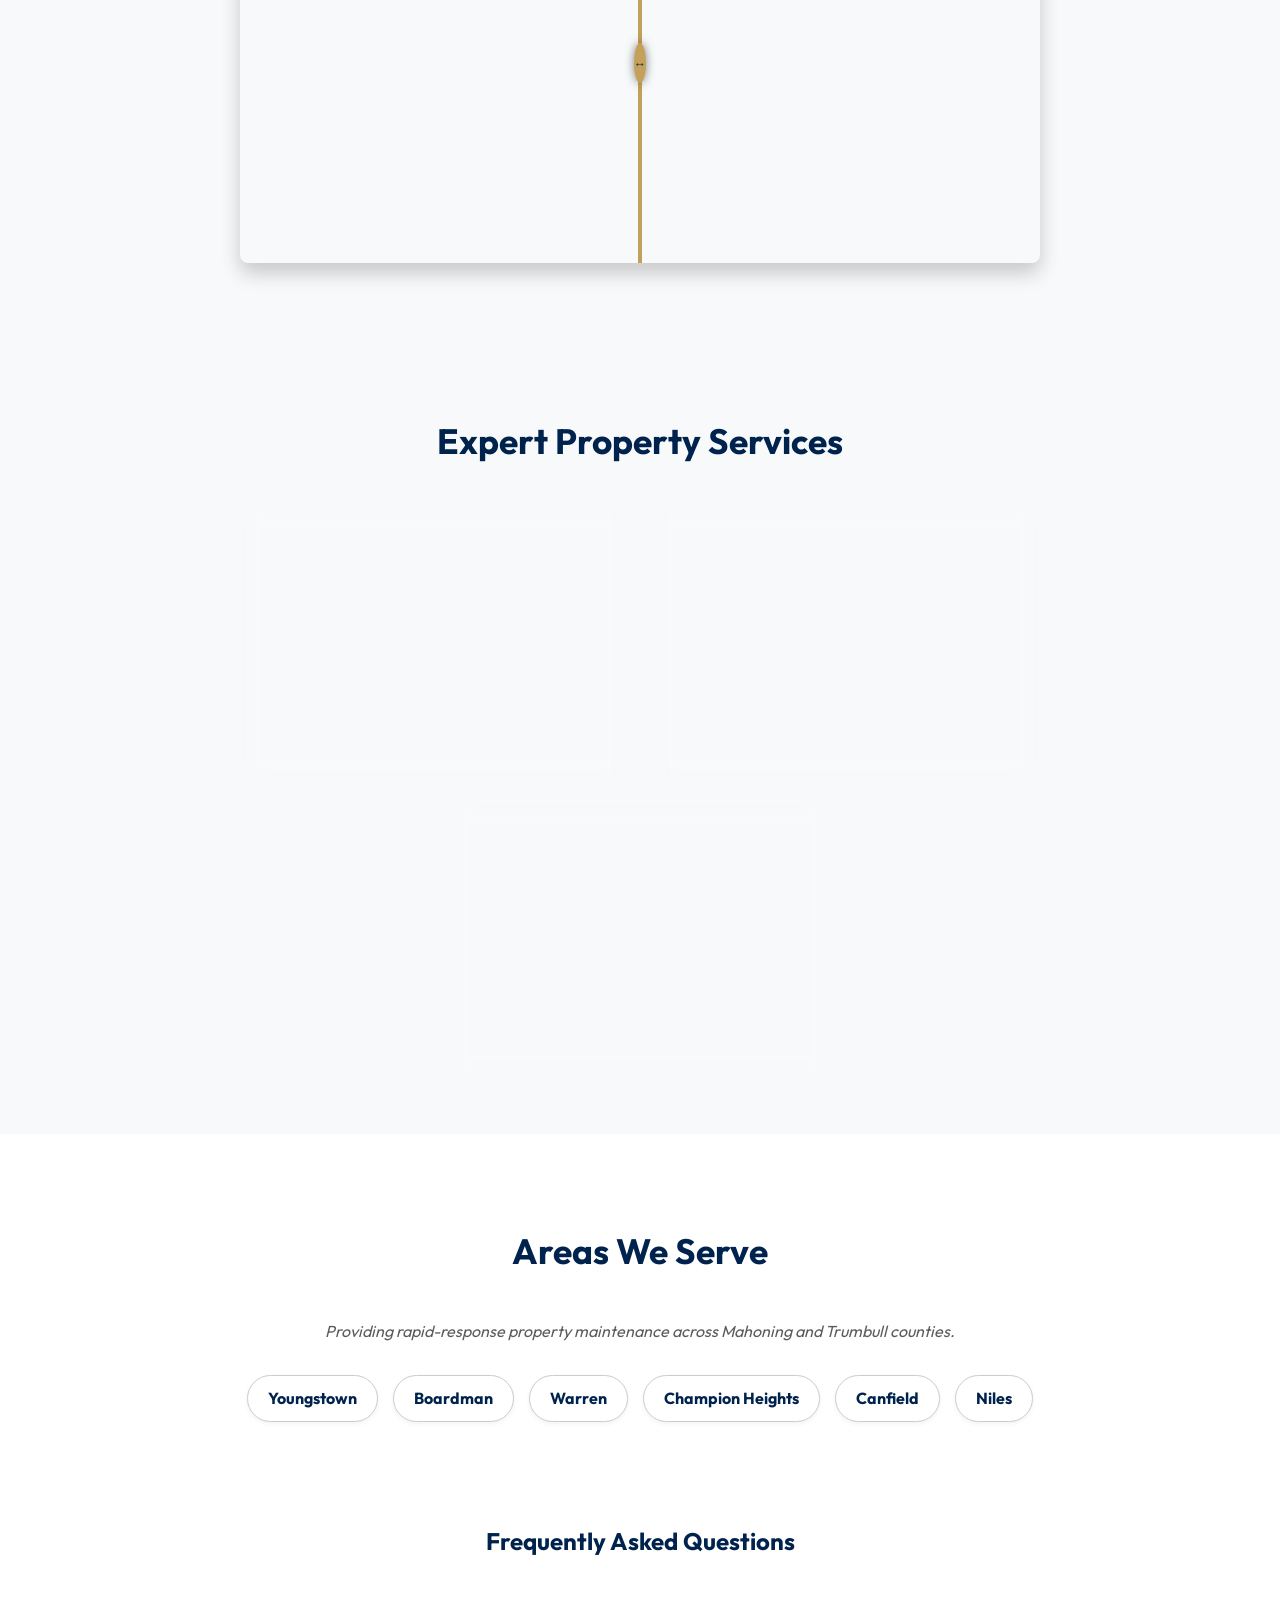
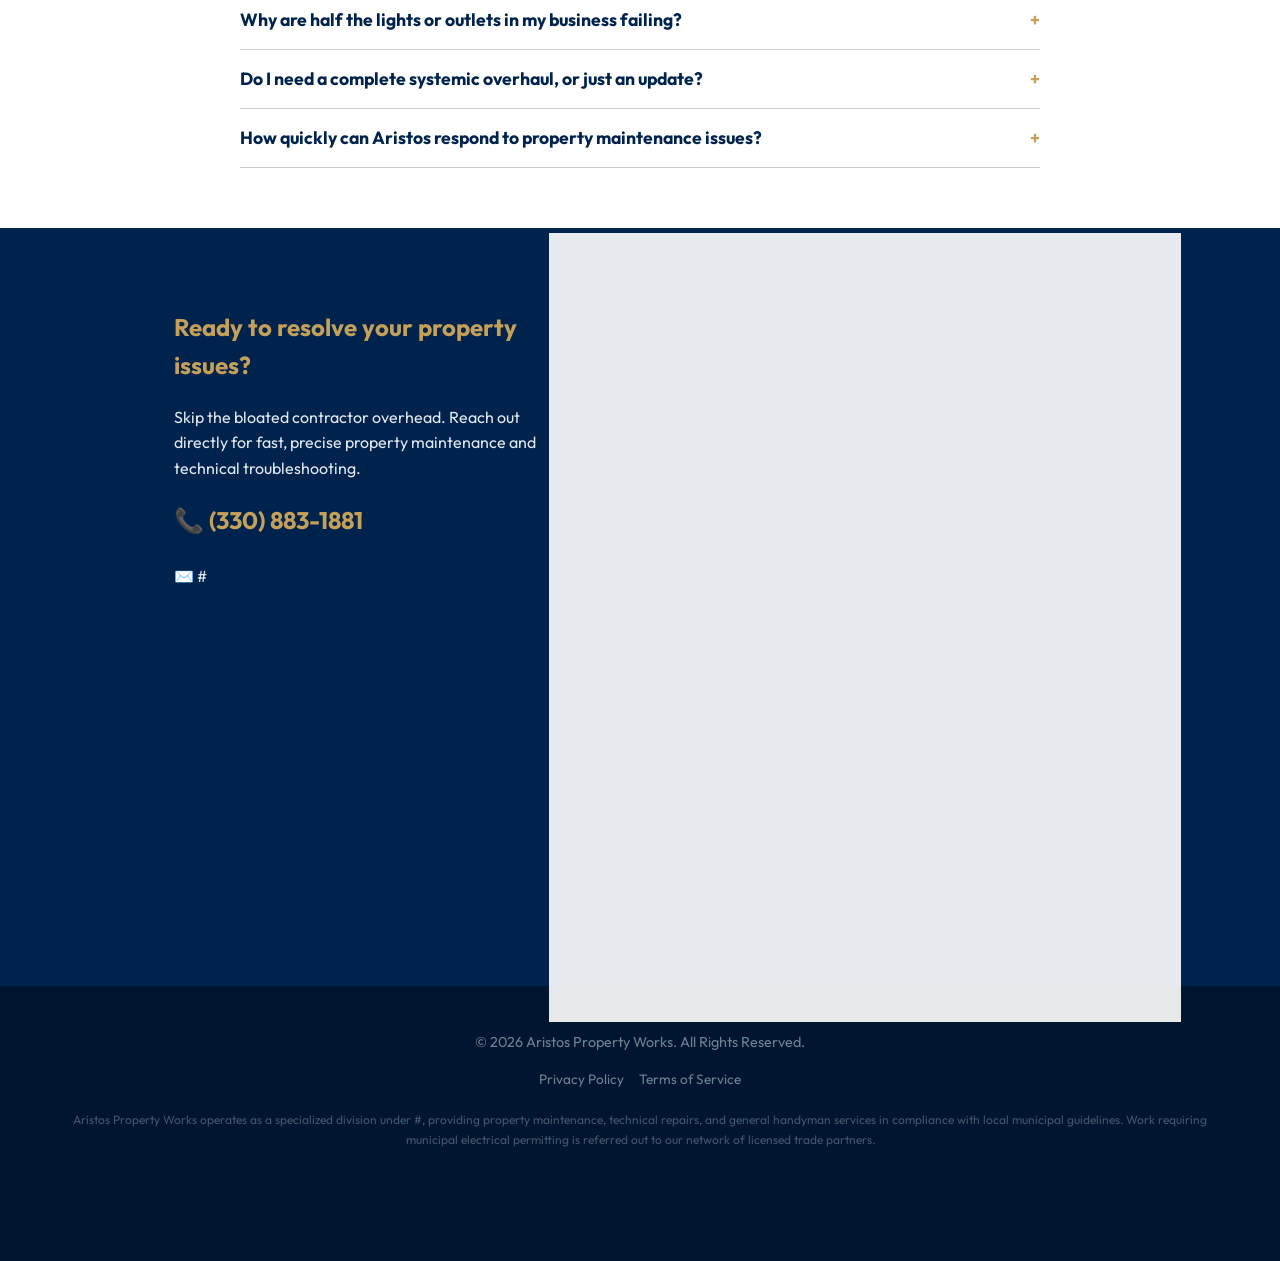
==== commit daf0301d: "Add multi-page architecture: Projects, Services, About, Privacy, Terms, and extract CSS/JS" ====
--- a/index.html
+++ b/index.html
@@ -34,460 +34,7 @@
     }
     </script>
 
-    <style>
-        /* CSS VARIABLES FOR LIGHT / DARK THEMING */
-        :root {
-            /* Core Brand Colors */
-            --gold: #C5A059;
-            --slate: #708090;
-            
-            /* Light Theme Variables (Default) */
-            --navy-accent: #00234E;
-            --bg-main: #FFFFFF;
-            --bg-sec: #F8F9FA;
-            --text-main: #333333;
-            --text-headers: #00234E;
-            --card-bg: #FFFFFF;
-            --header-bg: #FFFFFF;
-            --footer-bg: #001530;
-            --form-border: #cccccc;
-            --quote-bg: rgba(255, 255, 255, 0.05);
-        }
-
-        /* DARK THEME OVERRIDES */
-        [data-theme="dark"] {
-            --navy-accent: #0B192C; /* Darker navy for sections */
-            --bg-main: #121212; /* Deep charcoal background */
-            --bg-sec: #1A1A1A; /* Slightly lighter for contrast */
-            --text-main: #E0E0E0; /* Soft white text */
-            --text-headers: #F8F9FA; /* Crisp white headers */
-            --card-bg: #242424; /* Elevated card background */
-            --header-bg: #121212;
-            --footer-bg: #070D14;
-            --form-border: #444444;
-            --quote-bg: rgba(0, 0, 0, 0.3);
-        }
-        
-        body {
-            font-family: 'Outfit', 'Helvetica Neue', Helvetica, Arial, sans-serif;
-            margin: 0;
-            padding: 0;
-            color: var(--text-main);
-            background-color: var(--bg-main);
-            line-height: 1.6;
-            scroll-behavior: smooth;
-            transition: background-color 0.5s ease, color 0.5s ease;
-            overflow-x: hidden;
-        }
-
-        /* PRELOADER */
-        #preloader {
-            position: fixed;
-            top: 0; left: 0; width: 100%; height: 100%;
-            background-color: #001530;
-            z-index: 10000;
-            display: flex; justify-content: center; align-items: center;
-            transition: opacity 0.8s ease, transform 0.8s ease;
-        }
-        [data-theme="dark"] #preloader { background-color: #050a12; }
-        .preloader-logo {
-            width: 150px;
-            animation: pulsePreload 1.5s infinite alternate;
-        }
-        @keyframes pulsePreload {
-            0% { transform: scale(0.95); opacity: 0.8; }
-            100% { transform: scale(1.05); opacity: 1; }
-        }
-
-        /* TESTIMONIAL CAROUSEL */
-        .testimonial-carousel {
-            position: relative;
-            background-color: var(--quote-bg);
-            padding: 30px;
-            border-left: 5px solid var(--gold);
-            margin-top: 20px;
-            font-style: italic;
-            border-radius: 0 8px 8px 0;
-            min-height: 150px;
-            overflow: hidden;
-        }
-        .testimonial-slide {
-            position: absolute;
-            top: 30px; left: 30px; right: 30px;
-            opacity: 0;
-            transform: translateX(20px);
-            transition: opacity 0.5s ease, transform 0.5s ease;
-            pointer-events: none;
-        }
-        .testimonial-slide.active {
-            opacity: 1;
-            transform: translateX(0);
-            pointer-events: auto;
-        }
-        .stars svg { width: 16px; height: 16px; fill: var(--gold); margin-bottom: 10px; }
-
-        /* REVEAL ANIMATIONS */
-        .reveal {
-            opacity: 0;
-            transform: translateY(40px);
-            transition: all 0.8s cubic-bezier(0.16, 1, 0.3, 1);
-        }
-        .reveal.active {
-            opacity: 1;
-            transform: translateY(0);
-        }
-        
-        /* DELAYS FOR STAGGERED REVEALS */
-        .delay-1 { transition-delay: 0.1s; }
-        .delay-2 { transition-delay: 0.2s; }
-        .delay-3 { transition-delay: 0.3s; }
-
-        /* HEADER & TOGGLE */
-        header {
-            background-color: rgba(255, 255, 255, 0.85);
-            backdrop-filter: blur(12px);
-            -webkit-backdrop-filter: blur(12px);
-            padding: 15px 5%;
-            display: flex;
-            justify-content: space-between;
-            align-items: center;
-            box-shadow: 0 4px 30px rgba(0,0,0,0.05);
-            position: sticky;
-            top: 0;
-            z-index: 1000;
-            transition: background-color 0.3s, border-bottom 0.3s;
-            border-bottom: 1px solid rgba(255,255,255,0.1);
-        }
-        [data-theme="dark"] header {
-            background-color: rgba(18, 18, 18, 0.85);
-            border-bottom: 1px solid rgba(255,255,255,0.05);
-        }
-        
-        .logo-container { width: 220px; }
-        
-        .header-actions {
-            display: flex;
-            align-items: center;
-            gap: 15px;
-        }
-
-        .theme-toggle {
-            background: none;
-            border: none;
-            font-size: 1.5rem;
-            cursor: pointer;
-            padding: 5px;
-            color: var(--text-main);
-            transition: transform 0.2s;
-        }
-        
-        .theme-toggle:hover { transform: scale(1.1); }
-
-        .btn {
-            background: linear-gradient(135deg, var(--gold) 0%, #a88748 100%);
-            color: #00234E;
-            padding: 14px 28px;
-            text-decoration: none;
-            font-weight: 800;
-            border-radius: 8px;
-            transition: all 0.3s ease;
-            cursor: pointer;
-            border: none;
-            font-size: 1rem;
-            box-shadow: 0 4px 15px rgba(197, 160, 89, 0.3);
-            position: relative;
-            overflow: hidden;
-            z-index: 1;
-        }
-        .btn::after {
-            content: '';
-            position: absolute;
-            bottom: 0; left: 0; width: 100%; height: 100%;
-            background-color: rgba(255,255,255,0.2);
-            z-index: -1;
-            transform: scaleY(0);
-            transform-origin: bottom;
-            transition: transform 0.3s ease;
-        }
-        .btn:hover {
-            box-shadow: 0 6px 20px rgba(197, 160, 89, 0.5);
-            transform: translateY(-2px);
-        }
-        .btn:hover::after {
-            transform: scaleY(1);
-        }
-
-        /* HERO SECTION */
-        .hero {
-            position: relative;
-            background: radial-gradient(circle at center, var(--navy-accent) 0%, #001530 100%);
-            color: #FFFFFF;
-            padding: 100px 5%;
-            text-align: center;
-            transition: background 0.5s ease;
-            overflow: hidden;
-        }
-        [data-theme="dark"] .hero {
-            background: radial-gradient(circle at center, #0B192C 0%, #050a12 100%);
-        }
-        .hero::before {
-            content: '';
-            position: absolute;
-            top: -50%; left: -50%; width: 200%; height: 200%;
-            background: radial-gradient(circle, rgba(197, 160, 89, 0.05) 0%, transparent 60%);
-            animation: heroGlow 15s infinite linear;
-            pointer-events: none;
-        }
-        @keyframes heroGlow {
-            0% { transform: rotate(0deg); }
-            100% { transform: rotate(360deg); }
-        }
-        .hero h1 { font-size: 3.5rem; margin-bottom: 20px; color: #FFFFFF; line-height: 1.1; font-weight: 800; }
-        .hero span { color: var(--gold); }
-        .hero p {
-            font-size: 1.25rem;
-            max-width: 700px;
-            margin: 0 auto 40px auto;
-            color: #E2E8F0;
-        }
-
-        /* TRUSTED BY BANNER */
-        .trusted-banner {
-            background-color: var(--slate);
-            color: #FFFFFF;
-            text-align: center;
-            padding: 20px 5%;
-            font-size: 0.9rem;
-            letter-spacing: 2px;
-            text-transform: uppercase;
-        }
-        .trusted-clients {
-            display: flex;
-            justify-content: center;
-            gap: 40px;
-            margin-top: 10px;
-            font-weight: bold;
-            flex-wrap: wrap;
-            color: #e2e8f0;
-        }
-
-        /* SERVICES SECTION */
-        .services {
-            padding: 60px 5%;
-            background-color: var(--bg-sec);
-            text-align: center;
-            transition: background-color 0.3s;
-        }
-        .services h2 { color: var(--text-headers); font-size: 2.2rem; margin-bottom: 40px; }
-        .service-grid {
-            display: flex;
-            flex-wrap: wrap;
-            justify-content: center;
-            gap: 30px;
-        }
-        .service-card {
-            background: rgba(var(--card-bg), 0.7);
-            backdrop-filter: blur(10px);
-            -webkit-backdrop-filter: blur(10px);
-            padding: 40px;
-            border-radius: 12px;
-            width: 300px;
-            box-shadow: 0 10px 30px rgba(0,0,0,0.08);
-            border-top: 5px solid var(--gold);
-            text-align: left;
-            transition: transform 0.3s ease, box-shadow 0.3s ease, background-color 0.3s ease;
-            border: 1px solid rgba(255,255,255,0.05);
-        }
-        .service-card:hover {
-            transform: translateY(-8px);
-            box-shadow: 0 15px 40px rgba(0,0,0,0.12);
-        }
-        .service-card h3 { color: var(--text-headers); margin-top: 0; }
-        .service-card p { color: var(--text-main); font-size: 0.95rem; opacity: 0.9; }
-
-        /* FAQ SECTION */
-        .faq-section {
-            padding: 60px 5%;
-            background-color: var(--bg-main);
-            max-width: 800px;
-            margin: 0 auto;
-            transition: background-color 0.3s;
-        }
-        .faq-section h2 { color: var(--text-headers); text-align: center; margin-bottom: 30px; }
-        .faq-item {
-            border-bottom: 1px solid var(--form-border);
-            padding: 15px 0;
-        }
-        .faq-question {
-            font-weight: bold;
-            color: var(--text-headers);
-            cursor: pointer;
-            display: flex;
-            justify-content: space-between;
-            align-items: center;
-            font-size: 1.1rem;
-        }
-        .faq-answer {
-            max-height: 0;
-            overflow: hidden;
-            transition: max-height 0.3s ease-out;
-            color: var(--text-main);
-            padding-top: 0;
-            opacity: 0.9;
-        }
-        .faq-answer p { margin-top: 10px; margin-bottom: 0; }
-
-        /* SMART CONTACT FORM */
-        .contact-section {
-            background-color: var(--navy-accent);
-            color: #FFFFFF;
-            padding: 60px 5%;
-            display: flex;
-            flex-wrap: wrap;
-            justify-content: center;
-            gap: 50px;
-            transition: background-color 0.3s;
-        }
-        .contact-info { max-width: 400px; }
-        .contact-info h2 { color: var(--gold); }
-        .contact-info p { color: #E2E8F0; }
-        .quote-box {
-            background-color: var(--quote-bg);
-            padding: 20px;
-            border-left: 5px solid var(--gold);
-            margin-top: 20px;
-            font-style: italic;
-        }
-        .smart-form {
-            background: rgba(255, 255, 255, 0.9);
-            backdrop-filter: blur(15px);
-            -webkit-backdrop-filter: blur(15px);
-            padding: 40px;
-            border-radius: 16px;
-            width: 100%;
-            max-width: 400px;
-            color: var(--text-main);
-            transition: background-color 0.3s;
-            box-shadow: 0 20px 50px rgba(0,0,0,0.15);
-            border: 1px solid rgba(255,255,255,0.1);
-        }
-        [data-theme="dark"] .smart-form {
-            background: rgba(36, 36, 36, 0.8);
-        }
-        .smart-form h3 { margin-top: 0; color: var(--text-headers); font-size: 1.5rem; }
-        .form-group { margin-bottom: 20px; position: relative; }
-        .form-group label { display: block; font-size: 0.9rem; font-weight: 600; margin-bottom: 8px; color: var(--text-main); opacity: 0.9;}
-        .form-group input, .form-group select, .form-group textarea {
-            width: 100%;
-            padding: 12px 15px;
-            background-color: var(--bg-main);
-            color: var(--text-main);
-            border: 2px solid var(--form-border);
-            border-radius: 8px;
-            box-sizing: border-box;
-            font-family: inherit;
-            transition: border-color 0.3s, box-shadow 0.3s;
-        }
-        .form-group input:focus, .form-group select:focus, .form-group textarea:focus {
-            outline: none;
-            border-color: var(--gold);
-            box-shadow: 0 0 0 3px rgba(197, 160, 89, 0.2);
-        }
-        .smart-form .btn { width: 100%; margin-top: 10px; }
-
-        /* FOOTER */
-        footer {
-            background-color: var(--footer-bg);
-            color: var(--slate);
-            text-align: center;
-            padding: 30px 5% 100px 5%; /* Extra padding for floating button */
-            font-size: 0.9rem;
-            transition: background-color 0.3s;
-        }
-        .legal-disclaimer { font-size: 0.75rem; margin-top: 20px; opacity: 0.6; }
-
-        /* THE PROCESS TIMELINE */
-        .process-section { background-color: var(--bg-main); padding: 60px 5%; text-align: center; }
-        .timeline { display: flex; flex-wrap: wrap; justify-content: center; gap: 20px; max-width: 1000px; margin: 0 auto; }
-        .step { flex: 1; min-width: 250px; padding: 20px; position: relative; }
-        .step-num { 
-            background: var(--gold); color: #00234E; font-size: 1.5rem; font-weight: bold; 
-            width: 50px; height: 50px; line-height: 50px; border-radius: 50%; margin: 0 auto 15px auto; 
-        }
-        .step h3 { color: var(--text-headers); margin: 10px 0; }
-
-        /* INTERACTIVE BEFORE/AFTER SLIDER */
-        .portfolio { background-color: var(--bg-sec); padding: 60px 5%; text-align: center; }
-        .portfolio h2 { color: var(--text-headers); font-size: 2.2rem; margin-bottom: 40px; }
-        .slider-container {
-            position: relative; width: 100%; max-width: 800px; height: 400px; 
-            margin: 0 auto; border-radius: 8px; overflow: hidden;
-            box-shadow: 0 10px 20px rgba(0,0,0,0.2);
-        }
-        .img-before, .img-after {
-            position: absolute; top: 0; left: 0; width: 100%; height: 100%;
-            background-size: cover; background-position: center;
-        }
-        .img-before { background-image: url('https://images.unsplash.com/photo-1542013936693-884638332954?q=80&w=800'); }
-        .img-after { background-image: url('https://images.unsplash.com/photo-1560185127-6ed189bf02f4?q=80&w=800'); clip-path: polygon(0 0, 50% 0, 50% 100%, 0 100%); }
-        .slider-input {
-            position: absolute; top: 0; left: 0; width: 100%; height: 100%;
-            opacity: 0; cursor: ew-resize; z-index: 10;
-        }
-        .slider-line {
-            position: absolute; top: 0; left: 50%; width: 4px; height: 100%;
-            background: var(--gold); transform: translateX(-50%); pointer-events: none;
-            display: flex; align-items: center; justify-content: center;
-        }
-        .slider-button {
-            width: 40px; height: 40px; background: var(--gold); border-radius: 50%;
-            display: flex; align-items: center; justify-content: center;
-            color: #00234E; font-weight: bold; font-size: 12px; box-shadow: 0 0 10px rgba(0,0,0,0.5);
-        }
-
-        /* SERVICE AREAS GRID (LOCAL SEO) */
-        .service-areas { background-color: var(--bg-main); padding: 60px 5%; padding-bottom: 20px; text-align: center; }
-        .service-areas h2 { color: var(--text-headers); font-size: 2.2rem; margin-bottom: 40px; }
-        .area-wrapper { max-width: 800px; margin: 0 auto; }
-        .area-wrapper p { margin-bottom: 30px; font-style: italic; opacity: 0.8;}
-        .area-grid { display: flex; flex-wrap: wrap; justify-content: center; gap: 15px; }
-        .area-pill {
-            background-color: var(--card-bg); border: 1px solid var(--form-border);
-            padding: 10px 20px; border-radius: 50px; font-weight: bold;
-            color: var(--text-headers); box-shadow: 0 2px 5px rgba(0,0,0,0.05);
-        }
-
-        /* FLOATING CALL BUTTON */
-        .fab-call {
-            position: fixed;
-            bottom: 30px;
-            right: 30px;
-            background-color: var(--gold);
-            color: #00234E;
-            padding: 15px 20px;
-            border-radius: 50px;
-            text-decoration: none;
-            font-weight: bold;
-            box-shadow: 0 4px 15px rgba(0,0,0,0.3);
-            z-index: 1000;
-            display: flex;
-            align-items: center;
-            gap: 10px;
-            transition: transform 0.2s;
-        }
-        .fab-call:hover { transform: scale(1.05); }
-
-        /* MOBILE ADJUSTMENTS */
-        @media (max-width: 768px) {
-            .hero h1 { font-size: 2.2rem; }
-            .timeline { flex-direction: column; }
-            .slider-container { height: 250px; }
-            .trusted-clients { gap: 15px; font-size: 0.85rem; }
-            .fab-call { bottom: 20px; right: 20px; font-size: 0.9rem; padding: 12px 16px; }
-            .header-actions { gap: 10px; }
-            .btn { padding: 10px 15px; font-size: 0.9rem; }
-        }
-    </style>
+    <link rel="stylesheet" href="style.css">
 </head>
 <body>
 
@@ -516,7 +63,13 @@
                 <text x="245" y="155" font-family="Arial, sans-serif" font-size="24" font-weight="600" fill="#708090" letter-spacing="8">PROPERTY WORKS</text>
             </svg>
         </div>
-        <div class="header-actions">
+        <ul class="nav-links">
+                <li><a href="index.html">Home</a></li>
+                <li><a href="services.html">Services</a></li>
+                <li><a href="projects.html">Projects</a></li>
+                <li><a href="about.html">About</a></li>
+            </ul>
+            <div class="header-actions">
             <button id="theme-toggle" class="theme-toggle" aria-label="Toggle Dark Mode">🌙</button>
             <a href="#contact" class="btn">Request Service</a>
         </div>
@@ -710,6 +263,10 @@
     <!-- FOOTER -->
     <footer>
         <p>&copy; 2026 Aristos Property Works. All Rights Reserved.</p>
+        <div class="footer-links">
+            <a href="privacy.html">Privacy Policy</a>
+            <a href="terms.html">Terms of Service</a>
+        </div>
         <div class="legal-disclaimer">
             <p>Aristos Property Works operates as a specialized division under #, providing property maintenance, technical repairs, and general handyman services in compliance with local municipal guidelines. Work requiring municipal electrical permitting is referred out to our network of licensed trade partners.</p>
         </div>
--- a/style.css
+++ b/style.css
@@ -0,0 +1,461 @@
+/* CSS VARIABLES FOR LIGHT / DARK THEMING */
+        :root {
+            /* Core Brand Colors */
+            --gold: #C5A059;
+            --slate: #708090;
+            
+            /* Light Theme Variables (Default) */
+            --navy-accent: #00234E;
+            --bg-main: #FFFFFF;
+            --bg-sec: #F8F9FA;
+            --text-main: #333333;
+            --text-headers: #00234E;
+            --card-bg: #FFFFFF;
+            --header-bg: #FFFFFF;
+            --footer-bg: #001530;
+            --form-border: #cccccc;
+            --quote-bg: rgba(255, 255, 255, 0.05);
+        }
+
+        /* DARK THEME OVERRIDES */
+        [data-theme="dark"] {
+            --navy-accent: #0B192C; /* Darker navy for sections */
+            --bg-main: #121212; /* Deep charcoal background */
+            --bg-sec: #1A1A1A; /* Slightly lighter for contrast */
+            --text-main: #E0E0E0; /* Soft white text */
+            --text-headers: #F8F9FA; /* Crisp white headers */
+            --card-bg: #242424; /* Elevated card background */
+            --header-bg: #121212;
+            --footer-bg: #070D14;
+            --form-border: #444444;
+            --quote-bg: rgba(0, 0, 0, 0.3);
+        }
+        
+        body {
+            font-family: 'Outfit', 'Helvetica Neue', Helvetica, Arial, sans-serif;
+            margin: 0;
+            padding: 0;
+            color: var(--text-main);
+            background-color: var(--bg-main);
+            line-height: 1.6;
+            scroll-behavior: smooth;
+            transition: background-color 0.5s ease, color 0.5s ease;
+            overflow-x: hidden;
+        }
+
+        /* PRELOADER */
+        #preloader {
+            position: fixed;
+            top: 0; left: 0; width: 100%; height: 100%;
+            background-color: #001530;
+            z-index: 10000;
+            display: flex; justify-content: center; align-items: center;
+            transition: opacity 0.8s ease, transform 0.8s ease;
+        }
+        [data-theme="dark"] #preloader { background-color: #050a12; }
+        .preloader-logo {
+            width: 150px;
+            animation: pulsePreload 1.5s infinite alternate;
+        }
+        @keyframes pulsePreload {
+            0% { transform: scale(0.95); opacity: 0.8; }
+            100% { transform: scale(1.05); opacity: 1; }
+        }
+
+        /* TESTIMONIAL CAROUSEL */
+        .testimonial-carousel {
+            position: relative;
+            background-color: var(--quote-bg);
+            padding: 30px;
+            border-left: 5px solid var(--gold);
+            margin-top: 20px;
+            font-style: italic;
+            border-radius: 0 8px 8px 0;
+            min-height: 150px;
+            overflow: hidden;
+        }
+        .testimonial-slide {
+            position: absolute;
+            top: 30px; left: 30px; right: 30px;
+            opacity: 0;
+            transform: translateX(20px);
+            transition: opacity 0.5s ease, transform 0.5s ease;
+            pointer-events: none;
+        }
+        .testimonial-slide.active {
+            opacity: 1;
+            transform: translateX(0);
+            pointer-events: auto;
+        }
+        .stars svg { width: 16px; height: 16px; fill: var(--gold); margin-bottom: 10px; }
+
+        /* REVEAL ANIMATIONS */
+        .reveal {
+            opacity: 0;
+            transform: translateY(40px);
+            transition: all 0.8s cubic-bezier(0.16, 1, 0.3, 1);
+        }
+        .reveal.active {
+            opacity: 1;
+            transform: translateY(0);
+        }
+        
+        /* DELAYS FOR STAGGERED REVEALS */
+        .delay-1 { transition-delay: 0.1s; }
+        .delay-2 { transition-delay: 0.2s; }
+        .delay-3 { transition-delay: 0.3s; }
+
+        /* HEADER & TOGGLE */
+        header {
+            background-color: rgba(255, 255, 255, 0.85);
+            backdrop-filter: blur(12px);
+            -webkit-backdrop-filter: blur(12px);
+            padding: 15px 5%;
+            display: flex;
+            justify-content: space-between;
+            align-items: center;
+            box-shadow: 0 4px 30px rgba(0,0,0,0.05);
+            position: sticky;
+            top: 0;
+            z-index: 1000;
+            transition: background-color 0.3s, border-bottom 0.3s;
+            border-bottom: 1px solid rgba(255,255,255,0.1);
+        }
+        [data-theme="dark"] header {
+            background-color: rgba(18, 18, 18, 0.85);
+            border-bottom: 1px solid rgba(255,255,255,0.05);
+        }
+        
+        .logo-container { width: 220px; }
+        
+        .header-actions {
+            display: flex;
+            align-items: center;
+            gap: 15px;
+        }
+
+        .theme-toggle {
+            background: none;
+            border: none;
+            font-size: 1.5rem;
+            cursor: pointer;
+            padding: 5px;
+            color: var(--text-main);
+            transition: transform 0.2s;
+        }
+        
+        .theme-toggle:hover { transform: scale(1.1); }
+
+        .btn {
+            background: linear-gradient(135deg, var(--gold) 0%, #a88748 100%);
+            color: #00234E;
+            padding: 14px 28px;
+            text-decoration: none;
+            font-weight: 800;
+            border-radius: 8px;
+            transition: all 0.3s ease;
+            cursor: pointer;
+            border: none;
+            font-size: 1rem;
+            box-shadow: 0 4px 15px rgba(197, 160, 89, 0.3);
+            position: relative;
+            overflow: hidden;
+            z-index: 1;
+        }
+        .btn::after {
+            content: '';
+            position: absolute;
+            bottom: 0; left: 0; width: 100%; height: 100%;
+            background-color: rgba(255,255,255,0.2);
+            z-index: -1;
+            transform: scaleY(0);
+            transform-origin: bottom;
+            transition: transform 0.3s ease;
+        }
+        .btn:hover {
+            box-shadow: 0 6px 20px rgba(197, 160, 89, 0.5);
+            transform: translateY(-2px);
+        }
+        .btn:hover::after {
+            transform: scaleY(1);
+        }
+
+        /* HERO SECTION */
+        .hero {
+            position: relative;
+            background: radial-gradient(circle at center, var(--navy-accent) 0%, #001530 100%);
+            color: #FFFFFF;
+            padding: 100px 5%;
+            text-align: center;
+            transition: background 0.5s ease;
+            overflow: hidden;
+        }
+        [data-theme="dark"] .hero {
+            background: radial-gradient(circle at center, #0B192C 0%, #050a12 100%);
+        }
+        .hero::before {
+            content: '';
+            position: absolute;
+            top: -50%; left: -50%; width: 200%; height: 200%;
+            background: radial-gradient(circle, rgba(197, 160, 89, 0.05) 0%, transparent 60%);
+            animation: heroGlow 15s infinite linear;
+            pointer-events: none;
+        }
+        @keyframes heroGlow {
+            0% { transform: rotate(0deg); }
+            100% { transform: rotate(360deg); }
+        }
+        .hero h1 { font-size: 3.5rem; margin-bottom: 20px; color: #FFFFFF; line-height: 1.1; font-weight: 800; }
+        .hero span { color: var(--gold); }
+        .hero p {
+            font-size: 1.25rem;
+            max-width: 700px;
+            margin: 0 auto 40px auto;
+            color: #E2E8F0;
+        }
+
+        /* TRUSTED BY BANNER */
+        .trusted-banner {
+            background-color: var(--slate);
+            color: #FFFFFF;
+            text-align: center;
+            padding: 20px 5%;
+            font-size: 0.9rem;
+            letter-spacing: 2px;
+            text-transform: uppercase;
+        }
+        .trusted-clients {
+            display: flex;
+            justify-content: center;
+            gap: 40px;
+            margin-top: 10px;
+            font-weight: bold;
+            flex-wrap: wrap;
+            color: #e2e8f0;
+        }
+
+        /* SERVICES SECTION */
+        .services {
+            padding: 60px 5%;
+            background-color: var(--bg-sec);
+            text-align: center;
+            transition: background-color 0.3s;
+        }
+        .services h2 { color: var(--text-headers); font-size: 2.2rem; margin-bottom: 40px; }
+        .service-grid {
+            display: flex;
+            flex-wrap: wrap;
+            justify-content: center;
+            gap: 30px;
+        }
+        .service-card {
+            background: rgba(var(--card-bg), 0.7);
+            backdrop-filter: blur(10px);
+            -webkit-backdrop-filter: blur(10px);
+            padding: 40px;
+            border-radius: 12px;
+            width: 300px;
+            box-shadow: 0 10px 30px rgba(0,0,0,0.08);
+            border-top: 5px solid var(--gold);
+            text-align: left;
+            transition: transform 0.3s ease, box-shadow 0.3s ease, background-color 0.3s ease;
+            border: 1px solid rgba(255,255,255,0.05);
+        }
+        .service-card:hover {
+            transform: translateY(-8px);
+            box-shadow: 0 15px 40px rgba(0,0,0,0.12);
+        }
+        .service-card h3 { color: var(--text-headers); margin-top: 0; }
+        .service-card p { color: var(--text-main); font-size: 0.95rem; opacity: 0.9; }
+
+        /* FAQ SECTION */
+        .faq-section {
+            padding: 60px 5%;
+            background-color: var(--bg-main);
+            max-width: 800px;
+            margin: 0 auto;
+            transition: background-color 0.3s;
+        }
+        .faq-section h2 { color: var(--text-headers); text-align: center; margin-bottom: 30px; }
+        .faq-item {
+            border-bottom: 1px solid var(--form-border);
+            padding: 15px 0;
+        }
+        .faq-question {
+            font-weight: bold;
+            color: var(--text-headers);
+            cursor: pointer;
+            display: flex;
+            justify-content: space-between;
+            align-items: center;
+            font-size: 1.1rem;
+        }
+        .faq-answer {
+            max-height: 0;
+            overflow: hidden;
+            transition: max-height 0.3s ease-out;
+            color: var(--text-main);
+            padding-top: 0;
+            opacity: 0.9;
+        }
+        .faq-answer p { margin-top: 10px; margin-bottom: 0; }
+
+        /* SMART CONTACT FORM */
+        .contact-section {
+            background-color: var(--navy-accent);
+            color: #FFFFFF;
+            padding: 60px 5%;
+            display: flex;
+            flex-wrap: wrap;
+            justify-content: center;
+            gap: 50px;
+            transition: background-color 0.3s;
+        }
+        .contact-info { max-width: 400px; }
+        .contact-info h2 { color: var(--gold); }
+        .contact-info p { color: #E2E8F0; }
+        .quote-box {
+            background-color: var(--quote-bg);
+            padding: 20px;
+            border-left: 5px solid var(--gold);
+            margin-top: 20px;
+            font-style: italic;
+        }
+        .smart-form {
+            background: rgba(255, 255, 255, 0.9);
+            backdrop-filter: blur(15px);
+            -webkit-backdrop-filter: blur(15px);
+            padding: 40px;
+            border-radius: 16px;
+            width: 100%;
+            max-width: 400px;
+            color: var(--text-main);
+            transition: background-color 0.3s;
+            box-shadow: 0 20px 50px rgba(0,0,0,0.15);
+            border: 1px solid rgba(255,255,255,0.1);
+        }
+        [data-theme="dark"] .smart-form {
+            background: rgba(36, 36, 36, 0.8);
+        }
+        .smart-form h3 { margin-top: 0; color: var(--text-headers); font-size: 1.5rem; }
+        .form-group { margin-bottom: 20px; position: relative; }
+        .form-group label { display: block; font-size: 0.9rem; font-weight: 600; margin-bottom: 8px; color: var(--text-main); opacity: 0.9;}
+        .form-group input, .form-group select, .form-group textarea {
+            width: 100%;
+            padding: 12px 15px;
+            background-color: var(--bg-main);
+            color: var(--text-main);
+            border: 2px solid var(--form-border);
+            border-radius: 8px;
+            box-sizing: border-box;
+            font-family: inherit;
+            transition: border-color 0.3s, box-shadow 0.3s;
+        }
+        .form-group input:focus, .form-group select:focus, .form-group textarea:focus {
+            outline: none;
+            border-color: var(--gold);
+            box-shadow: 0 0 0 3px rgba(197, 160, 89, 0.2);
+        }
+        .smart-form .btn { width: 100%; margin-top: 10px; }
+
+        /* FOOTER */
+        footer {
+            background-color: var(--footer-bg);
+            color: var(--slate);
+            text-align: center;
+            padding: 30px 5% 100px 5%; /* Extra padding for floating button */
+            font-size: 0.9rem;
+            transition: background-color 0.3s;
+        }
+        .legal-disclaimer { font-size: 0.75rem; margin-top: 20px; opacity: 0.6; }
+
+        /* THE PROCESS TIMELINE */
+        .process-section { background-color: var(--bg-main); padding: 60px 5%; text-align: center; }
+        .timeline { display: flex; flex-wrap: wrap; justify-content: center; gap: 20px; max-width: 1000px; margin: 0 auto; }
+        .step { flex: 1; min-width: 250px; padding: 20px; position: relative; }
+        .step-num { 
+            background: var(--gold); color: #00234E; font-size: 1.5rem; font-weight: bold; 
+            width: 50px; height: 50px; line-height: 50px; border-radius: 50%; margin: 0 auto 15px auto; 
+        }
+        .step h3 { color: var(--text-headers); margin: 10px 0; }
+
+        /* INTERACTIVE BEFORE/AFTER SLIDER */
+        .portfolio { background-color: var(--bg-sec); padding: 60px 5%; text-align: center; }
+        .portfolio h2 { color: var(--text-headers); font-size: 2.2rem; margin-bottom: 40px; }
+        .slider-container {
+            position: relative; width: 100%; max-width: 800px; height: 400px; 
+            margin: 0 auto; border-radius: 8px; overflow: hidden;
+            box-shadow: 0 10px 20px rgba(0,0,0,0.2);
+        }
+        .img-before, .img-after {
+            position: absolute; top: 0; left: 0; width: 100%; height: 100%;
+            background-size: cover; background-position: center;
+        }
+        .img-before { background-image: url('https://images.unsplash.com/photo-1542013936693-884638332954?q=80&w=800'); }
+        .img-after { background-image: url('https://images.unsplash.com/photo-1560185127-6ed189bf02f4?q=80&w=800'); clip-path: polygon(0 0, 50% 0, 50% 100%, 0 100%); }
+        .slider-input {
+            position: absolute; top: 0; left: 0; width: 100%; height: 100%;
+            opacity: 0; cursor: ew-resize; z-index: 10;
+        }
+        .slider-line {
+            position: absolute; top: 0; left: 50%; width: 4px; height: 100%;
+            background: var(--gold); transform: translateX(-50%); pointer-events: none;
+            display: flex; align-items: center; justify-content: center;
+        }
+        .slider-button {
+            width: 40px; height: 40px; background: var(--gold); border-radius: 50%;
+            display: flex; align-items: center; justify-content: center;
+            color: #00234E; font-weight: bold; font-size: 12px; box-shadow: 0 0 10px rgba(0,0,0,0.5);
+        }
+
+        /* SERVICE AREAS GRID (LOCAL SEO) */
+        .service-areas { background-color: var(--bg-main); padding: 60px 5%; padding-bottom: 20px; text-align: center; }
+        .service-areas h2 { color: var(--text-headers); font-size: 2.2rem; margin-bottom: 40px; }
+        .area-wrapper { max-width: 800px; margin: 0 auto; }
+        .area-wrapper p { margin-bottom: 30px; font-style: italic; opacity: 0.8;}
+        .area-grid { display: flex; flex-wrap: wrap; justify-content: center; gap: 15px; }
+        .area-pill {
+            background-color: var(--card-bg); border: 1px solid var(--form-border);
+            padding: 10px 20px; border-radius: 50px; font-weight: bold;
+            color: var(--text-headers); box-shadow: 0 2px 5px rgba(0,0,0,0.05);
+        }
+
+        /* FLOATING CALL BUTTON */
+        .fab-call {
+            position: fixed;
+            bottom: 30px;
+            right: 30px;
+            background-color: var(--gold);
+            color: #00234E;
+            padding: 15px 20px;
+            border-radius: 50px;
+            text-decoration: none;
+            font-weight: bold;
+            box-shadow: 0 4px 15px rgba(0,0,0,0.3);
+            z-index: 1000;
+            display: flex;
+            align-items: center;
+            gap: 10px;
+            transition: transform 0.2s;
+        }
+        .fab-call:hover { transform: scale(1.05); }
+
+        /* MOBILE ADJUSTMENTS */
+        @media (max-width: 768px) {
+            .hero h1 { font-size: 2.2rem; }
+            .timeline { flex-direction: column; }
+            .slider-container { height: 250px; }
+            .trusted-clients { gap: 15px; font-size: 0.85rem; }
+            .fab-call { bottom: 20px; right: 20px; font-size: 0.9rem; padding: 12px 16px; }
+            .header-actions { gap: 10px; }
+            .btn { padding: 10px 15px; font-size: 0.9rem; }
+        }
+
+/* NAVIGATION CSS */
+.nav-links { display: flex; gap: 20px; list-style: none; margin: 0; padding: 0; }
+.nav-links a { color: var(--text-main); text-decoration: none; font-weight: 600; transition: color 0.3s; }
+.nav-links a:hover { color: var(--gold); }
+.footer-links { margin-top: 15px; display: flex; justify-content: center; gap: 15px; }
+.footer-links a { color: var(--slate); text-decoration: none; font-size: 0.85rem; }
+.footer-links a:hover { color: var(--gold); }
+@media (max-width: 768px) { .nav-links { display: none; /* simple mobile hide for now */ } }
